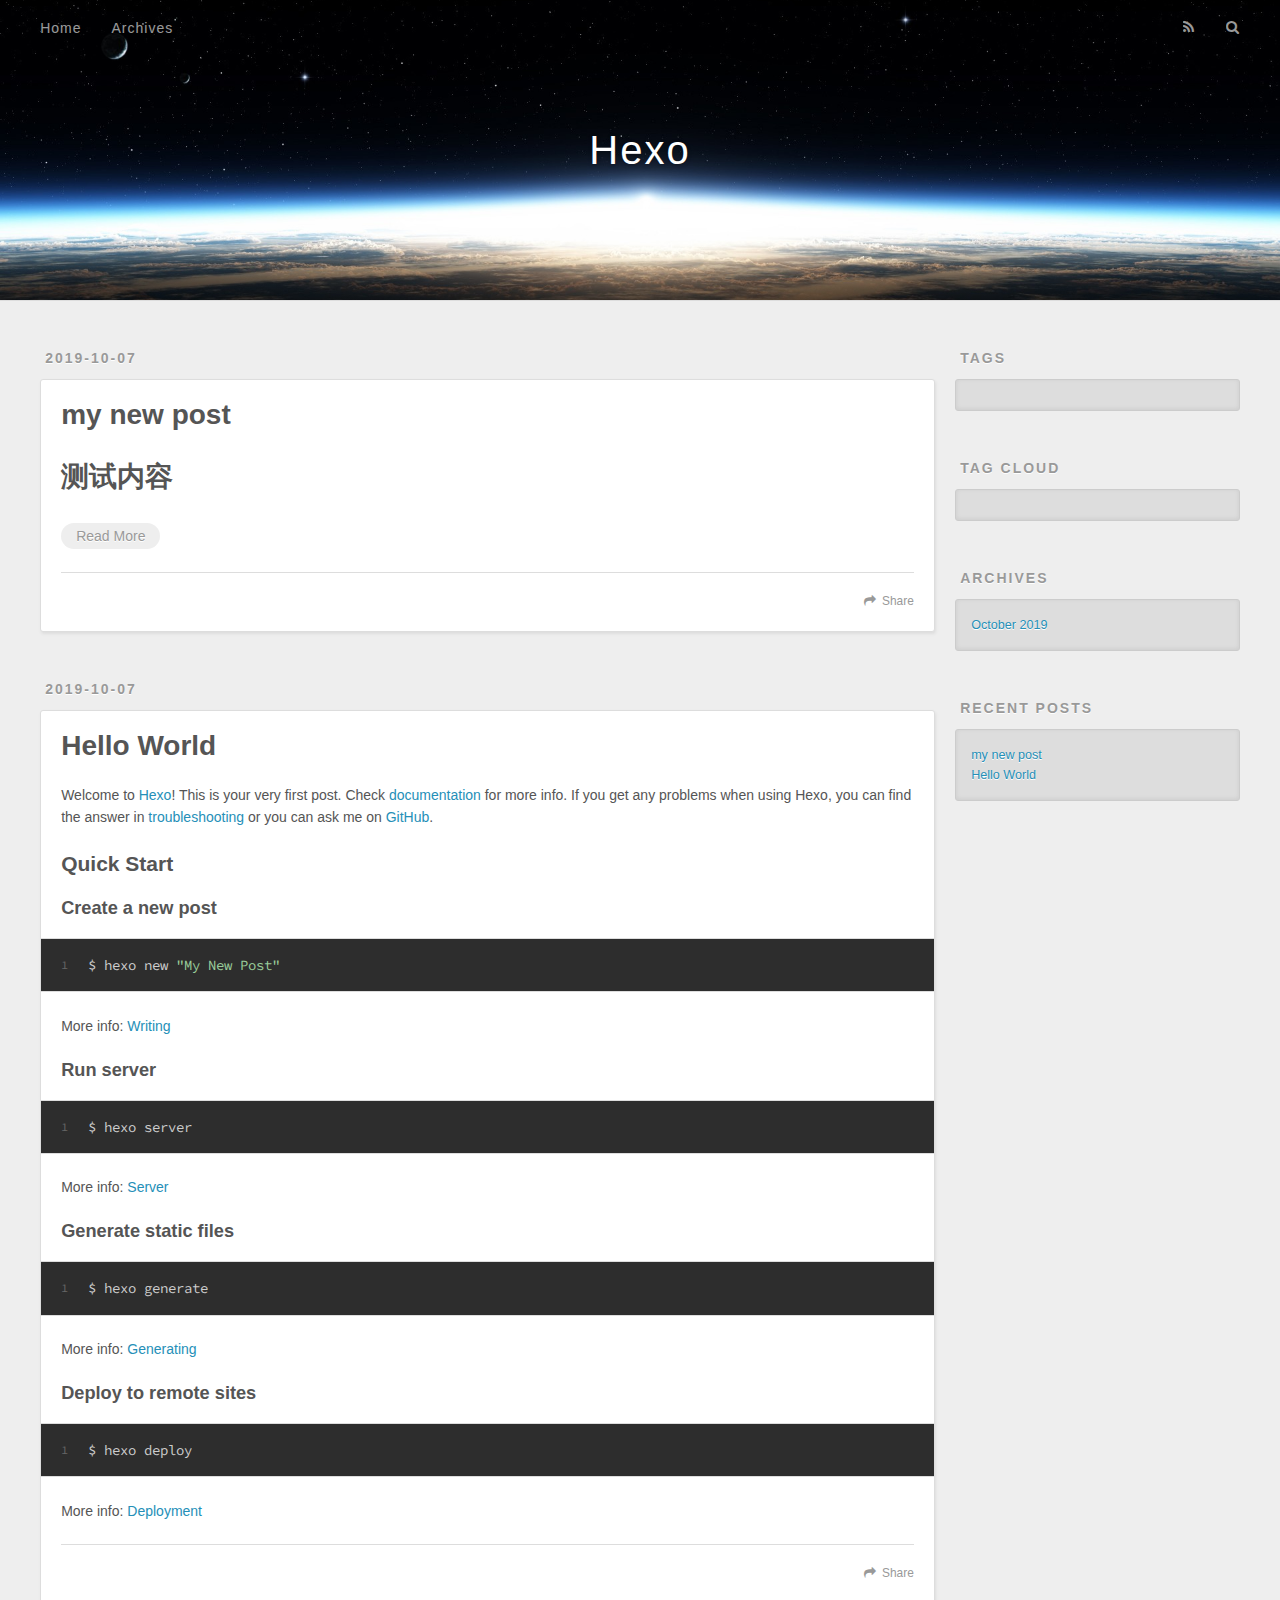
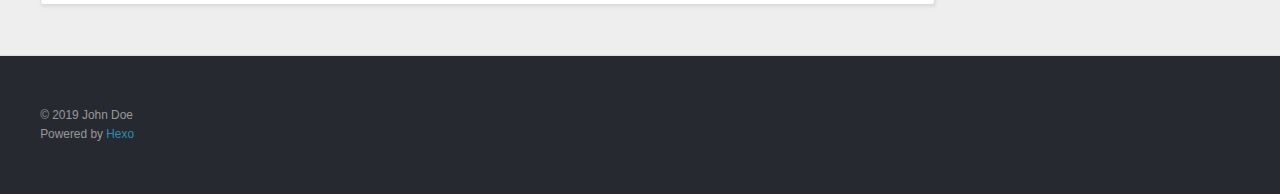
==== index.html @ fdaf1d5e "Site updated: 2019-10-07 21:18:22" ====
<!DOCTYPE html>
<html>
<head><meta name="generator" content="Hexo 3.9.0">
  <meta charset="utf-8">
  

  
  <title>Hexo</title>
  <meta name="viewport" content="width=device-width, initial-scale=1, maximum-scale=1">
  <meta property="og:type" content="website">
<meta property="og:title" content="Hexo">
<meta property="og:url" content="http://xiaoliu007007.github.io/index.html">
<meta property="og:site_name" content="Hexo">
<meta property="og:locale" content="en">
<meta name="twitter:card" content="summary">
<meta name="twitter:title" content="Hexo">
  
    <link rel="alternate" href="/atom.xml" title="Hexo" type="application/atom+xml">
  
  
    <link rel="icon" href="/favicon.png">
  
  
    <link href="//fonts.googleapis.com/css?family=Source+Code+Pro" rel="stylesheet" type="text/css">
  
  <link rel="stylesheet" href="/css/style.css">
</head>
</html>
<body>
  <div id="container">
    <div id="wrap">
      <header id="header">
  <div id="banner"></div>
  <div id="header-outer" class="outer">
    <div id="header-title" class="inner">
      <h1 id="logo-wrap">
        <a href="/" id="logo">Hexo</a>
      </h1>
      
    </div>
    <div id="header-inner" class="inner">
      <nav id="main-nav">
        <a id="main-nav-toggle" class="nav-icon"></a>
        
          <a class="main-nav-link" href="/">Home</a>
        
          <a class="main-nav-link" href="/archives">Archives</a>
        
      </nav>
      <nav id="sub-nav">
        
          <a id="nav-rss-link" class="nav-icon" href="/atom.xml" title="RSS Feed"></a>
        
        <a id="nav-search-btn" class="nav-icon" title="Search"></a>
      </nav>
      <div id="search-form-wrap">
        <form action="//google.com/search" method="get" accept-charset="UTF-8" class="search-form"><input type="search" name="q" class="search-form-input" placeholder="Search"><button type="submit" class="search-form-submit">&#xF002;</button><input type="hidden" name="sitesearch" value="http://xiaoliu007007.github.io"></form>
      </div>
    </div>
  </div>
</header>
      <div class="outer">
        <section id="main">
  
    <article id="post-my-new-post" class="article article-type-post" itemscope itemprop="blogPost">
  <div class="article-meta">
    <a href="/2019/10/07/my-new-post/" class="article-date">
  <time datetime="2019-10-07T13:03:14.000Z" itemprop="datePublished">2019-10-07</time>
</a>
    
  </div>
  <div class="article-inner">
    
    
      <header class="article-header">
        
  
    <h1 itemprop="name">
      <a class="article-title" href="/2019/10/07/my-new-post/">my new post</a>
    </h1>
  

      </header>
    
    <div class="article-entry" itemprop="articleBody">
      
        <h1 id="测试内容"><a href="#测试内容" class="headerlink" title="测试内容"></a>测试内容</h1>
        
          <p class="article-more-link">
            <a href="/2019/10/07/my-new-post/#more">Read More</a>
          </p>
        
      
    </div>
    <footer class="article-footer">
      <a data-url="http://xiaoliu007007.github.io/2019/10/07/my-new-post/" data-id="ck1gfjyqg0001170lvvjlduas" class="article-share-link">Share</a>
      
      
    </footer>
  </div>
  
</article>


  
    <article id="post-hello-world" class="article article-type-post" itemscope itemprop="blogPost">
  <div class="article-meta">
    <a href="/2019/10/07/hello-world/" class="article-date">
  <time datetime="2019-10-07T11:34:33.600Z" itemprop="datePublished">2019-10-07</time>
</a>
    
  </div>
  <div class="article-inner">
    
    
      <header class="article-header">
        
  
    <h1 itemprop="name">
      <a class="article-title" href="/2019/10/07/hello-world/">Hello World</a>
    </h1>
  

      </header>
    
    <div class="article-entry" itemprop="articleBody">
      
        <p>Welcome to <a href="https://hexo.io/" target="_blank" rel="noopener">Hexo</a>! This is your very first post. Check <a href="https://hexo.io/docs/" target="_blank" rel="noopener">documentation</a> for more info. If you get any problems when using Hexo, you can find the answer in <a href="https://hexo.io/docs/troubleshooting.html" target="_blank" rel="noopener">troubleshooting</a> or you can ask me on <a href="https://github.com/hexojs/hexo/issues" target="_blank" rel="noopener">GitHub</a>.</p>
<h2 id="Quick-Start"><a href="#Quick-Start" class="headerlink" title="Quick Start"></a>Quick Start</h2><h3 id="Create-a-new-post"><a href="#Create-a-new-post" class="headerlink" title="Create a new post"></a>Create a new post</h3><figure class="highlight bash"><table><tr><td class="gutter"><pre><span class="line">1</span><br></pre></td><td class="code"><pre><span class="line">$ hexo new <span class="string">"My New Post"</span></span><br></pre></td></tr></table></figure>

<p>More info: <a href="https://hexo.io/docs/writing.html" target="_blank" rel="noopener">Writing</a></p>
<h3 id="Run-server"><a href="#Run-server" class="headerlink" title="Run server"></a>Run server</h3><figure class="highlight bash"><table><tr><td class="gutter"><pre><span class="line">1</span><br></pre></td><td class="code"><pre><span class="line">$ hexo server</span><br></pre></td></tr></table></figure>

<p>More info: <a href="https://hexo.io/docs/server.html" target="_blank" rel="noopener">Server</a></p>
<h3 id="Generate-static-files"><a href="#Generate-static-files" class="headerlink" title="Generate static files"></a>Generate static files</h3><figure class="highlight bash"><table><tr><td class="gutter"><pre><span class="line">1</span><br></pre></td><td class="code"><pre><span class="line">$ hexo generate</span><br></pre></td></tr></table></figure>

<p>More info: <a href="https://hexo.io/docs/generating.html" target="_blank" rel="noopener">Generating</a></p>
<h3 id="Deploy-to-remote-sites"><a href="#Deploy-to-remote-sites" class="headerlink" title="Deploy to remote sites"></a>Deploy to remote sites</h3><figure class="highlight bash"><table><tr><td class="gutter"><pre><span class="line">1</span><br></pre></td><td class="code"><pre><span class="line">$ hexo deploy</span><br></pre></td></tr></table></figure>

<p>More info: <a href="https://hexo.io/docs/deployment.html" target="_blank" rel="noopener">Deployment</a></p>

      
    </div>
    <footer class="article-footer">
      <a data-url="http://xiaoliu007007.github.io/2019/10/07/hello-world/" data-id="ck1gfjyqc0000170lik31827d" class="article-share-link">Share</a>
      
      
    </footer>
  </div>
  
</article>


  


</section>
        
          <aside id="sidebar">
  
    

  
    
  <div class="widget-wrap">
    <h3 class="widget-title">Tags</h3>
    <div class="widget">
      <ul class="tag-list"></ul>
    </div>
  </div>


  
    
  <div class="widget-wrap">
    <h3 class="widget-title">Tag Cloud</h3>
    <div class="widget tagcloud">
      
    </div>
  </div>

  
    
  <div class="widget-wrap">
    <h3 class="widget-title">Archives</h3>
    <div class="widget">
      <ul class="archive-list"><li class="archive-list-item"><a class="archive-list-link" href="/archives/2019/10/">October 2019</a></li></ul>
    </div>
  </div>


  
    
  <div class="widget-wrap">
    <h3 class="widget-title">Recent Posts</h3>
    <div class="widget">
      <ul>
        
          <li>
            <a href="/2019/10/07/my-new-post/">my new post</a>
          </li>
        
          <li>
            <a href="/2019/10/07/hello-world/">Hello World</a>
          </li>
        
      </ul>
    </div>
  </div>

  
</aside>
        
      </div>
      <footer id="footer">
  
  <div class="outer">
    <div id="footer-info" class="inner">
      &copy; 2019 John Doe<br>
      Powered by <a href="http://hexo.io/" target="_blank">Hexo</a>
    </div>
  </div>
</footer>
    </div>
    <nav id="mobile-nav">
  
    <a href="/" class="mobile-nav-link">Home</a>
  
    <a href="/archives" class="mobile-nav-link">Archives</a>
  
</nav>
    

<script src="//ajax.googleapis.com/ajax/libs/jquery/2.0.3/jquery.min.js"></script>


  <link rel="stylesheet" href="/fancybox/jquery.fancybox.css">
  <script src="/fancybox/jquery.fancybox.pack.js"></script>


<script src="/js/script.js"></script>



  </div>
</body>
</html>
---- css/style.css ----
body {
  width: 100%;
}
body:before,
body:after {
  content: "";
  display: table;
}
body:after {
  clear: both;
}
html,
body,
div,
span,
applet,
object,
iframe,
h1,
h2,
h3,
h4,
h5,
h6,
p,
blockquote,
pre,
a,
abbr,
acronym,
address,
big,
cite,
code,
del,
dfn,
em,
img,
ins,
kbd,
q,
s,
samp,
small,
strike,
strong,
sub,
sup,
tt,
var,
dl,
dt,
dd,
ol,
ul,
li,
fieldset,
form,
label,
legend,
table,
caption,
tbody,
tfoot,
thead,
tr,
th,
td {
  margin: 0;
  padding: 0;
  border: 0;
  outline: 0;
  font-weight: inherit;
  font-style: inherit;
  font-family: inherit;
  font-size: 100%;
  vertical-align: baseline;
}
body {
  line-height: 1;
  color: #000;
  background: #fff;
}
ol,
ul {
  list-style: none;
}
table {
  border-collapse: separate;
  border-spacing: 0;
  vertical-align: middle;
}
caption,
th,
td {
  text-align: left;
  font-weight: normal;
  vertical-align: middle;
}
a img {
  border: none;
}
input,
button {
  margin: 0;
  padding: 0;
}
input::-moz-focus-inner,
button::-moz-focus-inner {
  border: 0;
  padding: 0;
}
@font-face {
  font-family: FontAwesome;
  font-style: normal;
  font-weight: normal;
  src: url("fonts/fontawesome-webfont.eot?v=#4.0.3");
  src: url("fonts/fontawesome-webfont.eot?#iefix&v=#4.0.3") format("embedded-opentype"), url("fonts/fontawesome-webfont.woff?v=#4.0.3") format("woff"), url("fonts/fontawesome-webfont.ttf?v=#4.0.3") format("truetype"), url("fonts/fontawesome-webfont.svg#fontawesomeregular?v=#4.0.3") format("svg");
}
html,
body,
#container {
  height: 100%;
}
body {
  background: #eee;
  font: 14px -apple-system, BlinkMacSystemFont, "Segoe UI", "Roboto", "Oxygen", "Ubuntu", "Cantarell", "Fira Sans", "Droid Sans", "Helvetica Neue", sans-serif;
  -webkit-text-size-adjust: 100%;
}
.outer {
  max-width: 1220px;
  margin: 0 auto;
  padding: 0 20px;
}
.outer:before,
.outer:after {
  content: "";
  display: table;
}
.outer:after {
  clear: both;
}
.inner {
  display: inline;
  float: left;
  width: 98.33333333333333%;
  margin: 0 0.833333333333333%;
}
.left,
.alignleft {
  float: left;
}
.right,
.alignright {
  float: right;
}
.clear {
  clear: both;
}
#container {
  position: relative;
}
.mobile-nav-on {
  overflow: hidden;
}
#wrap {
  height: 100%;
  width: 100%;
  position: absolute;
  top: 0;
  left: 0;
  -webkit-transition: 0.2s ease-out;
  -moz-transition: 0.2s ease-out;
  -ms-transition: 0.2s ease-out;
  transition: 0.2s ease-out;
  z-index: 1;
  background: #eee;
}
.mobile-nav-on #wrap {
  left: 280px;
}
@media screen and (min-width: 768px) {
  #main {
    display: inline;
    float: left;
    width: 73.33333333333333%;
    margin: 0 0.833333333333333%;
  }
}
.article-date,
.article-category-link,
.archive-year,
.widget-title {
  text-decoration: none;
  text-transform: uppercase;
  letter-spacing: 2px;
  color: #999;
  margin-bottom: 1em;
  margin-left: 5px;
  line-height: 1em;
  text-shadow: 0 1px #fff;
  font-weight: bold;
}
.article-inner,
.archive-article-inner {
  background: #fff;
  -webkit-box-shadow: 1px 2px 3px #ddd;
  box-shadow: 1px 2px 3px #ddd;
  border: 1px solid #ddd;
  border-radius: 3px;
}
.article-entry h1,
.widget h1 {
  font-size: 2em;
}
.article-entry h2,
.widget h2 {
  font-size: 1.5em;
}
.article-entry h3,
.widget h3 {
  font-size: 1.3em;
}
.article-entry h4,
.widget h4 {
  font-size: 1.2em;
}
.article-entry h5,
.widget h5 {
  font-size: 1em;
}
.article-entry h6,
.widget h6 {
  font-size: 1em;
  color: #999;
}
.article-entry hr,
.widget hr {
  border: 1px dashed #ddd;
}
.article-entry strong,
.widget strong {
  font-weight: bold;
}
.article-entry em,
.widget em,
.article-entry cite,
.widget cite {
  font-style: italic;
}
.article-entry sup,
.widget sup,
.article-entry sub,
.widget sub {
  font-size: 0.75em;
  line-height: 0;
  position: relative;
  vertical-align: baseline;
}
.article-entry sup,
.widget sup {
  top: -0.5em;
}
.article-entry sub,
.widget sub {
  bottom: -0.2em;
}
.article-entry small,
.widget small {
  font-size: 0.85em;
}
.article-entry acronym,
.widget acronym,
.article-entry abbr,
.widget abbr {
  border-bottom: 1px dotted;
}
.article-entry ul,
.widget ul,
.article-entry ol,
.widget ol,
.article-entry dl,
.widget dl {
  margin: 0 20px;
  line-height: 1.6em;
}
.article-entry ul ul,
.widget ul ul,
.article-entry ol ul,
.widget ol ul,
.article-entry ul ol,
.widget ul ol,
.article-entry ol ol,
.widget ol ol {
  margin-top: 0;
  margin-bottom: 0;
}
.article-entry ul,
.widget ul {
  list-style: disc;
}
.article-entry ol,
.widget ol {
  list-style: decimal;
}
.article-entry dt,
.widget dt {
  font-weight: bold;
}
#header {
  height: 300px;
  position: relative;
  border-bottom: 1px solid #ddd;
}
#header:before,
#header:after {
  content: "";
  position: absolute;
  left: 0;
  right: 0;
  height: 40px;
}
#header:before {
  top: 0;
  background: -webkit-linear-gradient(rgba(0,0,0,0.2), transparent);
  background: -moz-linear-gradient(rgba(0,0,0,0.2), transparent);
  background: -ms-linear-gradient(rgba(0,0,0,0.2), transparent);
  background: linear-gradient(rgba(0,0,0,0.2), transparent);
}
#header:after {
  bottom: 0;
  background: -webkit-linear-gradient(transparent, rgba(0,0,0,0.2));
  background: -moz-linear-gradient(transparent, rgba(0,0,0,0.2));
  background: -ms-linear-gradient(transparent, rgba(0,0,0,0.2));
  background: linear-gradient(transparent, rgba(0,0,0,0.2));
}
#header-outer {
  height: 100%;
  position: relative;
}
#header-inner {
  position: relative;
  overflow: hidden;
}
#banner {
  position: absolute;
  top: 0;
  left: 0;
  width: 100%;
  height: 100%;
  background: url("images/banner.jpg") center #000;
  -webkit-background-size: cover;
  -moz-background-size: cover;
  background-size: cover;
  z-index: -1;
}
#header-title {
  text-align: center;
  height: 40px;
  position: absolute;
  top: 50%;
  left: 0;
  margin-top: -20px;
}
#logo,
#subtitle {
  text-decoration: none;
  color: #fff;
  font-weight: 300;
  text-shadow: 0 1px 4px rgba(0,0,0,0.3);
}
#logo {
  font-size: 40px;
  line-height: 40px;
  letter-spacing: 2px;
}
#subtitle {
  font-size: 16px;
  line-height: 16px;
  letter-spacing: 1px;
}
#subtitle-wrap {
  margin-top: 16px;
}
#main-nav {
  float: left;
  margin-left: -15px;
}
.nav-icon,
.main-nav-link {
  float: left;
  color: #fff;
  opacity: 0.6;
  text-decoration: none;
  text-shadow: 0 1px rgba(0,0,0,0.2);
  -webkit-transition: opacity 0.2s;
  -moz-transition: opacity 0.2s;
  -ms-transition: opacity 0.2s;
  transition: opacity 0.2s;
  display: block;
  padding: 20px 15px;
}
.nav-icon:hover,
.main-nav-link:hover {
  opacity: 1;
}
.nav-icon {
  font-family: FontAwesome;
  text-align: center;
  font-size: 14px;
  width: 14px;
  height: 14px;
  padding: 20px 15px;
  position: relative;
  cursor: pointer;
}
.main-nav-link {
  font-weight: 300;
  letter-spacing: 1px;
}
@media screen and (max-width: 479px) {
  .main-nav-link {
    display: none;
  }
}
#main-nav-toggle {
  display: none;
}
#main-nav-toggle:before {
  content: "\f0c9";
}
@media screen and (max-width: 479px) {
  #main-nav-toggle {
    display: block;
  }
}
#sub-nav {
  float: right;
  margin-right: -15px;
}
#nav-rss-link:before {
  content: "\f09e";
}
#nav-search-btn:before {
  content: "\f002";
}
#search-form-wrap {
  position: absolute;
  top: 15px;
  width: 150px;
  height: 30px;
  right: -150px;
  opacity: 0;
  -webkit-transition: 0.2s ease-out;
  -moz-transition: 0.2s ease-out;
  -ms-transition: 0.2s ease-out;
  transition: 0.2s ease-out;
}
#search-form-wrap.on {
  opacity: 1;
  right: 0;
}
@media screen and (max-width: 479px) {
  #search-form-wrap {
    width: 100%;
    right: -100%;
  }
}
.search-form {
  position: absolute;
  top: 0;
  left: 0;
  right: 0;
  background: #fff;
  padding: 5px 15px;
  border-radius: 15px;
  -webkit-box-shadow: 0 0 10px rgba(0,0,0,0.3);
  box-shadow: 0 0 10px rgba(0,0,0,0.3);
}
.search-form-input {
  border: none;
  background: none;
  color: #555;
  width: 100%;
  font: 13px -apple-system, BlinkMacSystemFont, "Segoe UI", "Roboto", "Oxygen", "Ubuntu", "Cantarell", "Fira Sans", "Droid Sans", "Helvetica Neue", sans-serif;
  outline: none;
}
.search-form-input::-webkit-search-results-decoration,
.search-form-input::-webkit-search-cancel-button {
  -webkit-appearance: none;
}
.search-form-submit {
  position: absolute;
  top: 50%;
  right: 10px;
  margin-top: -7px;
  font: 13px FontAwesome;
  border: none;
  background: none;
  color: #bbb;
  cursor: pointer;
}
.search-form-submit:hover,
.search-form-submit:focus {
  color: #777;
}
.article {
  margin: 50px 0;
}
.article-inner {
  overflow: hidden;
}
.article-meta:before,
.article-meta:after {
  content: "";
  display: table;
}
.article-meta:after {
  clear: both;
}
.article-date {
  float: left;
}
.article-category {
  float: left;
  line-height: 1em;
  color: #ccc;
  text-shadow: 0 1px #fff;
  margin-left: 8px;
}
.article-category:before {
  content: "\2022";
}
.article-category-link {
  margin: 0 12px 1em;
}
.article-header {
  padding: 20px 20px 0;
}
.article-title {
  text-decoration: none;
  font-size: 2em;
  font-weight: bold;
  color: #555;
  line-height: 1.1em;
  -webkit-transition: color 0.2s;
  -moz-transition: color 0.2s;
  -ms-transition: color 0.2s;
  transition: color 0.2s;
}
a.article-title:hover {
  color: #258fb8;
}
.article-entry {
  color: #555;
  padding: 0 20px;
}
.article-entry:before,
.article-entry:after {
  content: "";
  display: table;
}
.article-entry:after {
  clear: both;
}
.article-entry p,
.article-entry table {
  line-height: 1.6em;
  margin: 1.6em 0;
}
.article-entry h1,
.article-entry h2,
.article-entry h3,
.article-entry h4,
.article-entry h5,
.article-entry h6 {
  font-weight: bold;
}
.article-entry h1,
.article-entry h2,
.article-entry h3,
.article-entry h4,
.article-entry h5,
.article-entry h6 {
  line-height: 1.1em;
  margin: 1.1em 0;
}
.article-entry a {
  color: #258fb8;
  text-decoration: none;
}
.article-entry a:hover {
  text-decoration: underline;
}
.article-entry ul,
.article-entry ol,
.article-entry dl {
  margin-top: 1.6em;
  margin-bottom: 1.6em;
}
.article-entry img,
.article-entry video {
  max-width: 100%;
  height: auto;
  display: block;
  margin: auto;
}
.article-entry iframe {
  border: none;
}
.article-entry table {
  width: 100%;
  border-collapse: collapse;
  border-spacing: 0;
}
.article-entry th {
  font-weight: bold;
  border-bottom: 3px solid #ddd;
  padding-bottom: 0.5em;
}
.article-entry td {
  border-bottom: 1px solid #ddd;
  padding: 10px 0;
}
.article-entry blockquote {
  font-family: Georgia, "Times New Roman", serif;
  font-size: 1.4em;
  margin: 1.6em 20px;
  text-align: center;
}
.article-entry blockquote footer {
  font-size: 14px;
  margin: 1.6em 0;
  font-family: -apple-system, BlinkMacSystemFont, "Segoe UI", "Roboto", "Oxygen", "Ubuntu", "Cantarell", "Fira Sans", "Droid Sans", "Helvetica Neue", sans-serif;
}
.article-entry blockquote footer cite:before {
  content: "—";
  padding: 0 0.5em;
}
.article-entry .pullquote {
  text-align: left;
  width: 45%;
  margin: 0;
}
.article-entry .pullquote.left {
  margin-left: 0.5em;
  margin-right: 1em;
}
.article-entry .pullquote.right {
  margin-right: 0.5em;
  margin-left: 1em;
}
.article-entry .caption {
  color: #999;
  display: block;
  font-size: 0.9em;
  margin-top: 0.5em;
  position: relative;
  text-align: center;
}
.article-entry .video-container {
  position: relative;
  padding-top: 56.25%;
  height: 0;
  overflow: hidden;
}
.article-entry .video-container iframe,
.article-entry .video-container object,
.article-entry .video-container embed {
  position: absolute;
  top: 0;
  left: 0;
  width: 100%;
  height: 100%;
  margin-top: 0;
}
.article-more-link a {
  display: inline-block;
  line-height: 1em;
  padding: 6px 15px;
  border-radius: 15px;
  background: #eee;
  color: #999;
  text-shadow: 0 1px #fff;
  text-decoration: none;
}
.article-more-link a:hover {
  background: #258fb8;
  color: #fff;
  text-decoration: none;
  text-shadow: 0 1px #1e7293;
}
.article-footer {
  font-size: 0.85em;
  line-height: 1.6em;
  border-top: 1px solid #ddd;
  padding-top: 1.6em;
  margin: 0 20px 20px;
}
.article-footer:before,
.article-footer:after {
  content: "";
  display: table;
}
.article-footer:after {
  clear: both;
}
.article-footer a {
  color: #999;
  text-decoration: none;
}
.article-footer a:hover {
  color: #555;
}
.article-tag-list-item {
  float: left;
  margin-right: 10px;
}
.article-tag-list-link:before {
  content: "#";
}
.article-comment-link {
  float: right;
}
.article-comment-link:before {
  content: "\f075";
  font-family: FontAwesome;
  padding-right: 8px;
}
.article-share-link {
  cursor: pointer;
  float: right;
  margin-left: 20px;
}
.article-share-link:before {
  content: "\f064";
  font-family: FontAwesome;
  padding-right: 6px;
}
#article-nav {
  position: relative;
}
#article-nav:before,
#article-nav:after {
  content: "";
  display: table;
}
#article-nav:after {
  clear: both;
}
@media screen and (min-width: 768px) {
  #article-nav {
    margin: 50px 0;
  }
  #article-nav:before {
    width: 8px;
    height: 8px;
    position: absolute;
    top: 50%;
    left: 50%;
    margin-top: -4px;
    margin-left: -4px;
    content: "";
    border-radius: 50%;
    background: #ddd;
    -webkit-box-shadow: 0 1px 2px #fff;
    box-shadow: 0 1px 2px #fff;
  }
}
.article-nav-link-wrap {
  text-decoration: none;
  text-shadow: 0 1px #fff;
  color: #999;
  -webkit-box-sizing: border-box;
  -moz-box-sizing: border-box;
  box-sizing: border-box;
  margin-top: 50px;
  text-align: center;
  display: block;
}
.article-nav-link-wrap:hover {
  color: #555;
}
@media screen and (min-width: 768px) {
  .article-nav-link-wrap {
    width: 50%;
    margin-top: 0;
  }
}
@media screen and (min-width: 768px) {
  #article-nav-newer {
    float: left;
    text-align: right;
    padding-right: 20px;
  }
}
@media screen and (min-width: 768px) {
  #article-nav-older {
    float: right;
    text-align: left;
    padding-left: 20px;
  }
}
.article-nav-caption {
  text-transform: uppercase;
  letter-spacing: 2px;
  color: #ddd;
  line-height: 1em;
  font-weight: bold;
}
#article-nav-newer .article-nav-caption {
  margin-right: -2px;
}
.article-nav-title {
  font-size: 0.85em;
  line-height: 1.6em;
  margin-top: 0.5em;
}
.article-share-box {
  position: absolute;
  display: none;
  background: #fff;
  -webkit-box-shadow: 1px 2px 10px rgba(0,0,0,0.2);
  box-shadow: 1px 2px 10px rgba(0,0,0,0.2);
  border-radius: 3px;
  margin-left: -145px;
  overflow: hidden;
  z-index: 1;
}
.article-share-box.on {
  display: block;
}
.article-share-input {
  width: 100%;
  background: none;
  -webkit-box-sizing: border-box;
  -moz-box-sizing: border-box;
  box-sizing: border-box;
  font: 14px -apple-system, BlinkMacSystemFont, "Segoe UI", "Roboto", "Oxygen", "Ubuntu", "Cantarell", "Fira Sans", "Droid Sans", "Helvetica Neue", sans-serif;
  padding: 0 15px;
  color: #555;
  outline: none;
  border: 1px solid #ddd;
  border-radius: 3px 3px 0 0;
  height: 36px;
  line-height: 36px;
}
.article-share-links {
  background: #eee;
}
.article-share-links:before,
.article-share-links:after {
  content: "";
  display: table;
}
.article-share-links:after {
  clear: both;
}
.article-share-twitter,
.article-share-facebook,
.article-share-pinterest,
.article-share-google {
  width: 50px;
  height: 36px;
  display: block;
  float: left;
  position: relative;
  color: #999;
  text-shadow: 0 1px #fff;
}
.article-share-twitter:before,
.article-share-facebook:before,
.article-share-pinterest:before,
.article-share-google:before {
  font-size: 20px;
  font-family: FontAwesome;
  width: 20px;
  height: 20px;
  position: absolute;
  top: 50%;
  left: 50%;
  margin-top: -10px;
  margin-left: -10px;
  text-align: center;
}
.article-share-twitter:hover,
.article-share-facebook:hover,
.article-share-pinterest:hover,
.article-share-google:hover {
  color: #fff;
}
.article-share-twitter:before {
  content: "\f099";
}
.article-share-twitter:hover {
  background: #00aced;
  text-shadow: 0 1px #008abe;
}
.article-share-facebook:before {
  content: "\f09a";
}
.article-share-facebook:hover {
  background: #3b5998;
  text-shadow: 0 1px #2f477a;
}
.article-share-pinterest:before {
  content: "\f0d2";
}
.article-share-pinterest:hover {
  background: #cb2027;
  text-shadow: 0 1px #a21a1f;
}
.article-share-google:before {
  content: "\f0d5";
}
.article-share-google:hover {
  background: #dd4b39;
  text-shadow: 0 1px #be3221;
}
.article-gallery {
  background: #000;
  position: relative;
}
.article-gallery-photos {
  position: relative;
  overflow: hidden;
}
.article-gallery-img {
  display: none;
  max-width: 100%;
}
.article-gallery-img:first-child {
  display: block;
}
.article-gallery-img.loaded {
  position: absolute;
  display: block;
}
.article-gallery-img img {
  display: block;
  max-width: 100%;
  margin: 0 auto;
}
#comments {
  background: #fff;
  -webkit-box-shadow: 1px 2px 3px #ddd;
  box-shadow: 1px 2px 3px #ddd;
  padding: 20px;
  border: 1px solid #ddd;
  border-radius: 3px;
  margin: 50px 0;
}
#comments a {
  color: #258fb8;
}
.archives-wrap {
  margin: 50px 0;
}
.archives:before,
.archives:after {
  content: "";
  display: table;
}
.archives:after {
  clear: both;
}
.archive-year-wrap {
  margin-bottom: 1em;
}
.archives {
  -webkit-column-gap: 10px;
  -moz-column-gap: 10px;
  column-gap: 10px;
}
@media screen and (min-width: 480px) and (max-width: 767px) {
  .archives {
    -webkit-column-count: 2;
    -moz-column-count: 2;
    column-count: 2;
  }
}
@media screen and (min-width: 768px) {
  .archives {
    -webkit-column-count: 3;
    -moz-column-count: 3;
    column-count: 3;
  }
}
.archive-article {
  -webkit-column-break-inside: avoid;
  page-break-inside: avoid;
  overflow: hidden;
  break-inside: avoid-column;
}
.archive-article-inner {
  padding: 10px;
  margin-bottom: 15px;
}
.archive-article-title {
  text-decoration: none;
  font-weight: bold;
  color: #555;
  -webkit-transition: color 0.2s;
  -moz-transition: color 0.2s;
  -ms-transition: color 0.2s;
  transition: color 0.2s;
  line-height: 1.6em;
}
.archive-article-title:hover {
  color: #258fb8;
}
.archive-article-footer {
  margin-top: 1em;
}
.archive-article-date {
  color: #999;
  text-decoration: none;
  font-size: 0.85em;
  line-height: 1em;
  margin-bottom: 0.5em;
  display: block;
}
#page-nav {
  margin: 50px auto;
  background: #fff;
  -webkit-box-shadow: 1px 2px 3px #ddd;
  box-shadow: 1px 2px 3px #ddd;
  border: 1px solid #ddd;
  border-radius: 3px;
  text-align: center;
  color: #999;
  overflow: hidden;
}
#page-nav:before,
#page-nav:after {
  content: "";
  display: table;
}
#page-nav:after {
  clear: both;
}
#page-nav a,
#page-nav span {
  padding: 10px 20px;
  line-height: 1;
  height: 2ex;
}
#page-nav a {
  color: #999;
  text-decoration: none;
}
#page-nav a:hover {
  background: #999;
  color: #fff;
}
#page-nav .prev {
  float: left;
}
#page-nav .next {
  float: right;
}
#page-nav .page-number {
  display: inline-block;
}
@media screen and (max-width: 479px) {
  #page-nav .page-number {
    display: none;
  }
}
#page-nav .current {
  color: #555;
  font-weight: bold;
}
#page-nav .space {
  color: #ddd;
}
#footer {
  background: #262a30;
  padding: 50px 0;
  border-top: 1px solid #ddd;
  color: #999;
}
#footer a {
  color: #258fb8;
  text-decoration: none;
}
#footer a:hover {
  text-decoration: underline;
}
#footer-info {
  line-height: 1.6em;
  font-size: 0.85em;
}
.article-entry pre,
.article-entry .highlight {
  background: #2d2d2d;
  margin: 0 -20px;
  padding: 15px 20px;
  border-style: solid;
  border-color: #ddd;
  border-width: 1px 0;
  overflow: auto;
  color: #ccc;
  line-height: 22.400000000000002px;
}
.article-entry .highlight .gutter pre,
.article-entry .gist .gist-file .gist-data .line-numbers {
  color: #666;
  font-size: 0.85em;
}
.article-entry pre,
.article-entry code {
  font-family: "Source Code Pro", Consolas, Monaco, Menlo, Consolas, monospace;
}
.article-entry code {
  background: #eee;
  text-shadow: 0 1px #fff;
  padding: 0 0.3em;
}
.article-entry pre code {
  background: none;
  text-shadow: none;
  padding: 0;
}
.article-entry .highlight pre {
  border: none;
  margin: 0;
  padding: 0;
}
.article-entry .highlight table {
  margin: 0;
  width: auto;
}
.article-entry .highlight td {
  border: none;
  padding: 0;
}
.article-entry .highlight figcaption {
  font-size: 0.85em;
  color: #999;
  line-height: 1em;
  margin-bottom: 1em;
}
.article-entry .highlight figcaption:before,
.article-entry .highlight figcaption:after {
  content: "";
  display: table;
}
.article-entry .highlight figcaption:after {
  clear: both;
}
.article-entry .highlight figcaption a {
  float: right;
}
.article-entry .highlight .gutter pre {
  text-align: right;
  padding-right: 20px;
}
.article-entry .highlight .line {
  height: 22.400000000000002px;
}
.article-entry .highlight .line.marked {
  background: #515151;
}
.article-entry .gist {
  margin: 0 -20px;
  border-style: solid;
  border-color: #ddd;
  border-width: 1px 0;
  background: #2d2d2d;
  padding: 15px 20px 15px 0;
}
.article-entry .gist .gist-file {
  border: none;
  font-family: "Source Code Pro", Consolas, Monaco, Menlo, Consolas, monospace;
  margin: 0;
}
.article-entry .gist .gist-file .gist-data {
  background: none;
  border: none;
}
.article-entry .gist .gist-file .gist-data .line-numbers {
  background: none;
  border: none;
  padding: 0 20px 0 0;
}
.article-entry .gist .gist-file .gist-data .line-data {
  padding: 0 !important;
}
.article-entry .gist .gist-file .highlight {
  margin: 0;
  padding: 0;
  border: none;
}
.article-entry .gist .gist-file .gist-meta {
  background: #2d2d2d;
  color: #999;
  font: 0.85em -apple-system, BlinkMacSystemFont, "Segoe UI", "Roboto", "Oxygen", "Ubuntu", "Cantarell", "Fira Sans", "Droid Sans", "Helvetica Neue", sans-serif;
  text-shadow: 0 0;
  padding: 0;
  margin-top: 1em;
  margin-left: 20px;
}
.article-entry .gist .gist-file .gist-meta a {
  color: #258fb8;
  font-weight: normal;
}
.article-entry .gist .gist-file .gist-meta a:hover {
  text-decoration: underline;
}
pre .comment,
pre .title {
  color: #999;
}
pre .variable,
pre .attribute,
pre .tag,
pre .regexp,
pre .ruby .constant,
pre .xml .tag .title,
pre .xml .pi,
pre .xml .doctype,
pre .html .doctype,
pre .css .id,
pre .css .class,
pre .css .pseudo {
  color: #f2777a;
}
pre .number,
pre .preprocessor,
pre .built_in,
pre .literal,
pre .params,
pre .constant {
  color: #f99157;
}
pre .class,
pre .ruby .class .title,
pre .css .rules .attribute {
  color: #9c9;
}
pre .string,
pre .value,
pre .inheritance,
pre .header,
pre .ruby .symbol,
pre .xml .cdata {
  color: #9c9;
}
pre .css .hexcolor {
  color: #6cc;
}
pre .function,
pre .python .decorator,
pre .python .title,
pre .ruby .function .title,
pre .ruby .title .keyword,
pre .perl .sub,
pre .javascript .title,
pre .coffeescript .title {
  color: #69c;
}
pre .keyword,
pre .javascript .function {
  color: #c9c;
}
@media screen and (max-width: 479px) {
  #mobile-nav {
    position: absolute;
    top: 0;
    left: 0;
    width: 280px;
    height: 100%;
    background: #191919;
    border-right: 1px solid #fff;
  }
}
@media screen and (max-width: 479px) {
  .mobile-nav-link {
    display: block;
    color: #999;
    text-decoration: none;
    padding: 15px 20px;
    font-weight: bold;
  }
  .mobile-nav-link:hover {
    color: #fff;
  }
}
@media screen and (min-width: 768px) {
  #sidebar {
    display: inline;
    float: left;
    width: 23.333333333333332%;
    margin: 0 0.833333333333333%;
  }
}
.widget-wrap {
  margin: 50px 0;
}
.widget {
  color: #777;
  text-shadow: 0 1px #fff;
  background: #ddd;
  -webkit-box-shadow: 0 -1px 4px #ccc inset;
  box-shadow: 0 -1px 4px #ccc inset;
  border: 1px solid #ccc;
  padding: 15px;
  border-radius: 3px;
}
.widget a {
  color: #258fb8;
  text-decoration: none;
}
.widget a:hover {
  text-decoration: underline;
}
.widget ul ul,
.widget ol ul,
.widget dl ul,
.widget ul ol,
.widget ol ol,
.widget dl ol,
.widget ul dl,
.widget ol dl,
.widget dl dl {
  margin-left: 15px;
  list-style: disc;
}
.widget {
  line-height: 1.6em;
  word-wrap: break-word;
  font-size: 0.9em;
}
.widget ul,
.widget ol {
  list-style: none;
  margin: 0;
}
.widget ul ul,
.widget ol ul,
.widget ul ol,
.widget ol ol {
  margin: 0 20px;
}
.widget ul ul,
.widget ol ul {
  list-style: disc;
}
.widget ul ol,
.widget ol ol {
  list-style: decimal;
}
.category-list-count,
.tag-list-count,
.archive-list-count {
  padding-left: 5px;
  color: #999;
  font-size: 0.85em;
}
.category-list-count:before,
.tag-list-count:before,
.archive-list-count:before {
  content: "(";
}
.category-list-count:after,
.tag-list-count:after,
.archive-list-count:after {
  content: ")";
}
.tagcloud a {
  margin-right: 5px;
  display: inline-block;
}
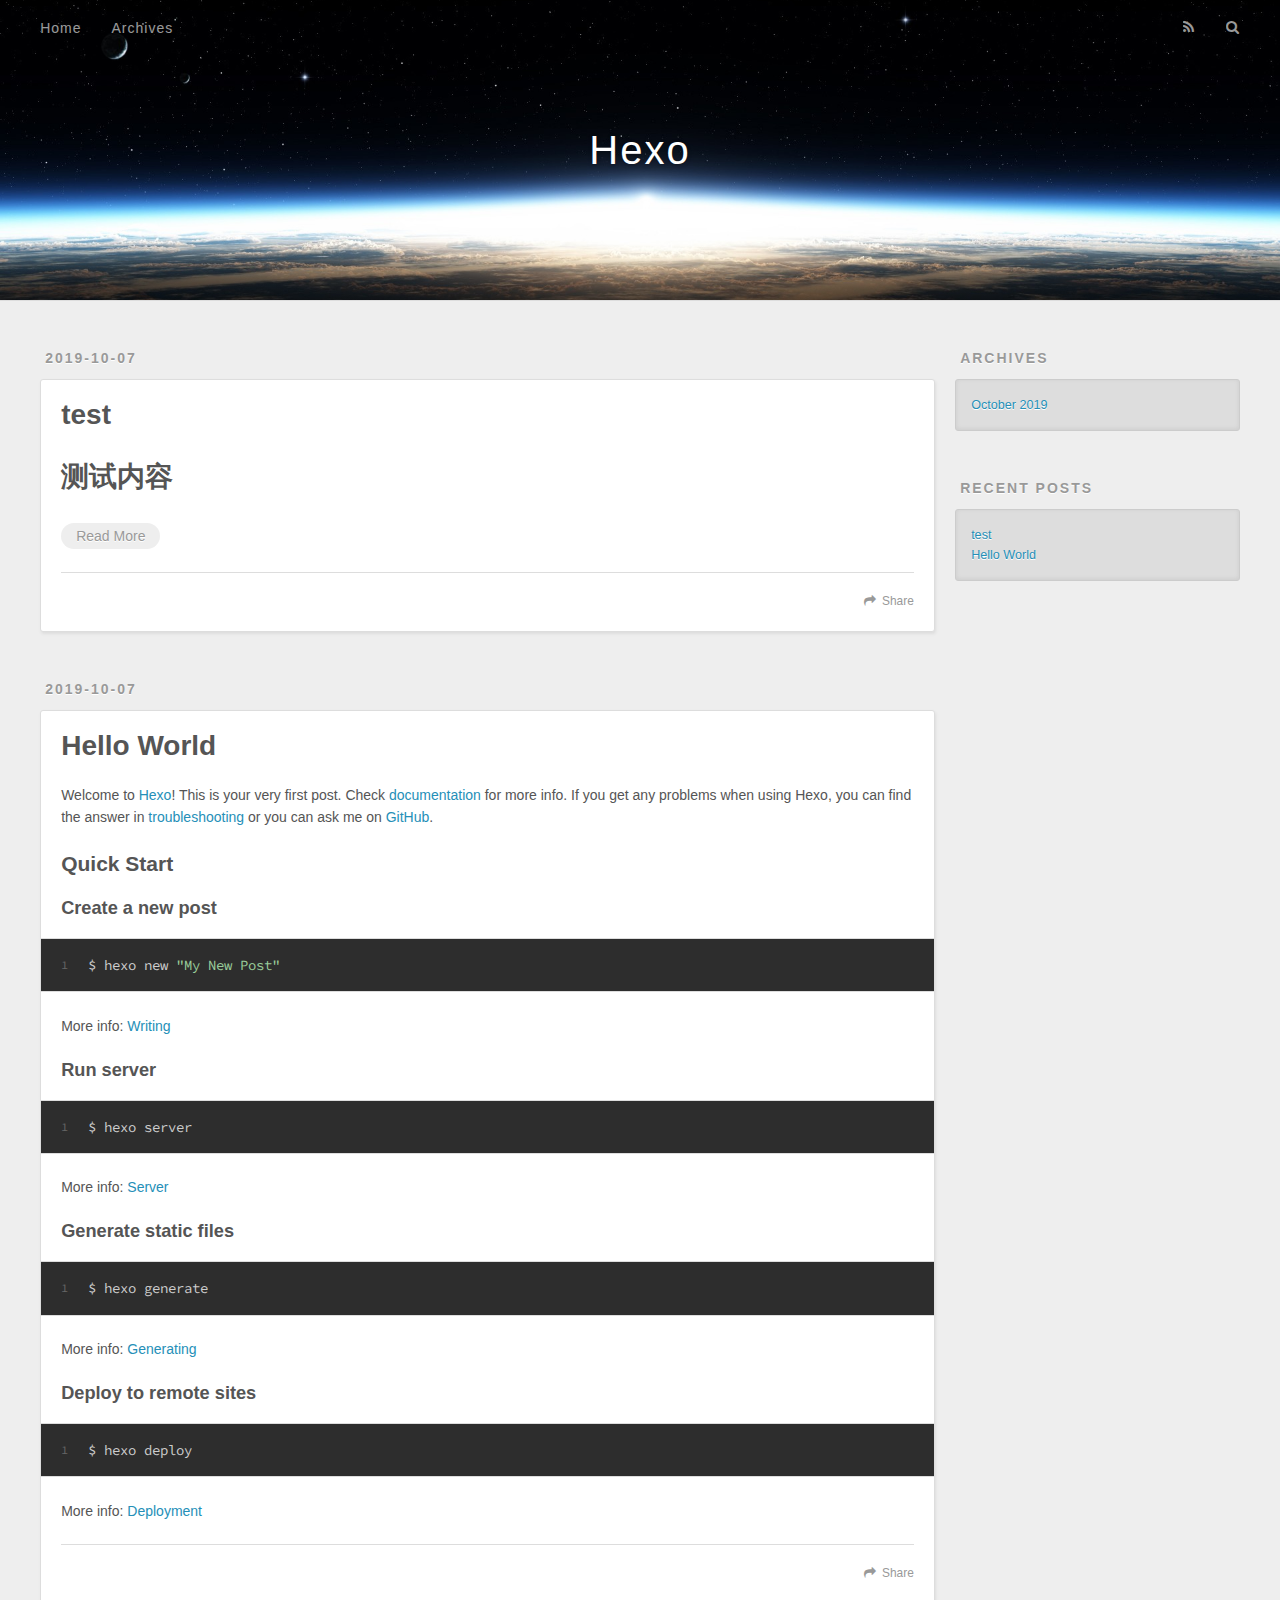
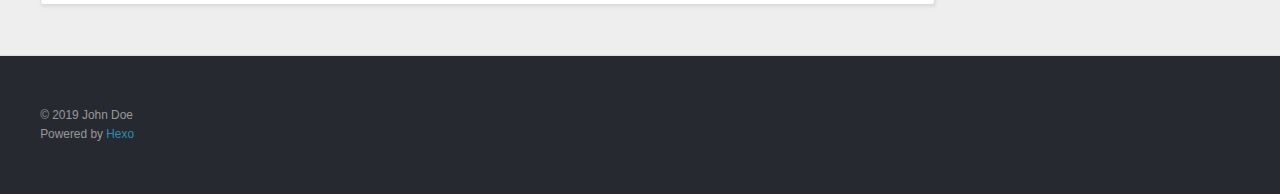
==== commit be069ae1: "Site updated: 2019-10-07 22:07:31" ====
--- a/index.html
+++ b/index.html
@@ -62,10 +62,10 @@
       <div class="outer">
         <section id="main">
   
-    <article id="post-my-new-post" class="article article-type-post" itemscope itemprop="blogPost">
+    <article id="post-test" class="article article-type-post" itemscope itemprop="blogPost">
   <div class="article-meta">
-    <a href="/2019/10/07/my-new-post/" class="article-date">
-  <time datetime="2019-10-07T13:03:14.000Z" itemprop="datePublished">2019-10-07</time>
+    <a href="/2019/10/07/test/" class="article-date">
+  <time datetime="2019-10-07T14:06:38.000Z" itemprop="datePublished">2019-10-07</time>
 </a>
     
   </div>
@@ -76,7 +76,7 @@
         
   
     <h1 itemprop="name">
-      <a class="article-title" href="/2019/10/07/my-new-post/">my new post</a>
+      <a class="article-title" href="/2019/10/07/test/">test</a>
     </h1>
   
 
@@ -87,13 +87,13 @@
         <h1 id="测试内容"><a href="#测试内容" class="headerlink" title="测试内容"></a>测试内容</h1>
         
           <p class="article-more-link">
-            <a href="/2019/10/07/my-new-post/#more">Read More</a>
+            <a href="/2019/10/07/test/#more">Read More</a>
           </p>
         
       
     </div>
     <footer class="article-footer">
-      <a data-url="http://xiaoliu007007.github.io/2019/10/07/my-new-post/" data-id="ck1gfjyqg0001170lvvjlduas" class="article-share-link">Share</a>
+      <a data-url="http://xiaoliu007007.github.io/2019/10/07/test/" data-id="ck1ghok0b0001lq0l558q33sr" class="article-share-link">Share</a>
       
       
     </footer>
@@ -142,7 +142,7 @@
       
     </div>
     <footer class="article-footer">
-      <a data-url="http://xiaoliu007007.github.io/2019/10/07/hello-world/" data-id="ck1gfjyqc0000170lik31827d" class="article-share-link">Share</a>
+      <a data-url="http://xiaoliu007007.github.io/2019/10/07/hello-world/" data-id="ck1ghok070000lq0lue8duj34" class="article-share-link">Share</a>
       
       
     </footer>
@@ -162,23 +162,9 @@
 
   
     
-  <div class="widget-wrap">
-    <h3 class="widget-title">Tags</h3>
-    <div class="widget">
-      <ul class="tag-list"></ul>
-    </div>
-  </div>
-
-
-  
-    
-  <div class="widget-wrap">
-    <h3 class="widget-title">Tag Cloud</h3>
-    <div class="widget tagcloud">
-      
-    </div>
-  </div>
-
+
+  
+    
   
     
   <div class="widget-wrap">
@@ -197,7 +183,7 @@
       <ul>
         
           <li>
-            <a href="/2019/10/07/my-new-post/">my new post</a>
+            <a href="/2019/10/07/test/">test</a>
           </li>
         
           <li>
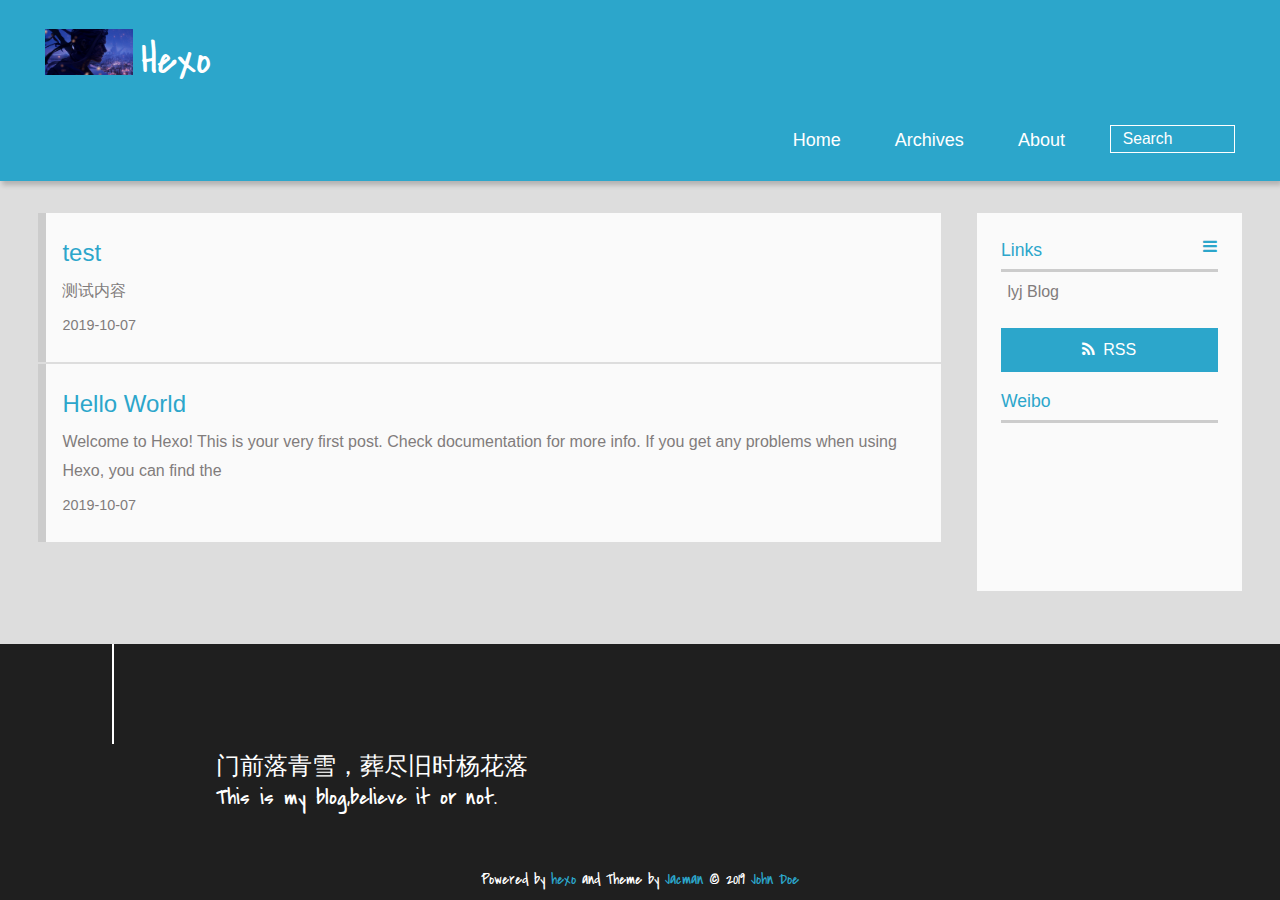
==== commit 1c0b899c: "Site updated: 2019-10-08 11:27:35" ====
--- a/index.html
+++ b/index.html
@@ -1,233 +1,319 @@
-<!DOCTYPE html>
-<html>
+
+ <!DOCTYPE HTML>
+<html lang="en">
 <head><meta name="generator" content="Hexo 3.9.0">
-  <meta charset="utf-8">
-  
-
-  
-  <title>Hexo</title>
-  <meta name="viewport" content="width=device-width, initial-scale=1, maximum-scale=1">
-  <meta property="og:type" content="website">
+  <meta charset="UTF-8">
+  
+    <title>Hexo</title>
+    <meta name="viewport" content="width=device-width, initial-scale=1,user-scalable=no">
+    
+    <meta name="author" content="John Doe">
+    
+
+    
+    <meta property="og:type" content="website">
 <meta property="og:title" content="Hexo">
 <meta property="og:url" content="http://xiaoliu007007.github.io/index.html">
 <meta property="og:site_name" content="Hexo">
 <meta property="og:locale" content="en">
 <meta name="twitter:card" content="summary">
 <meta name="twitter:title" content="Hexo">
-  
-    <link rel="alternate" href="/atom.xml" title="Hexo" type="application/atom+xml">
-  
-  
-    <link rel="icon" href="/favicon.png">
-  
-  
-    <link href="//fonts.googleapis.com/css?family=Source+Code+Pro" rel="stylesheet" type="text/css">
-  
-  <link rel="stylesheet" href="/css/style.css">
+
+    
+    <link rel="alternative" href="/atom.xml" title="Hexo" type="application/atom+xml">
+    
+    
+    <link rel="icon" href="/img/favicon.ico">
+    
+    
+    <link rel="apple-touch-icon" href="/img/man.jpg">
+    <link rel="apple-touch-icon-precomposed" href="/img/man.jpg">
+    
+    <link rel="stylesheet" href="/css/style.css">
 </head>
 </html>
-<body>
-  <div id="container">
-    <div id="wrap">
-      <header id="header">
-  <div id="banner"></div>
-  <div id="header-outer" class="outer">
-    <div id="header-title" class="inner">
-      <h1 id="logo-wrap">
-        <a href="/" id="logo">Hexo</a>
-      </h1>
+  <body>
+    <header>
       
-    </div>
-    <div id="header-inner" class="inner">
-      <nav id="main-nav">
-        <a id="main-nav-toggle" class="nav-icon"></a>
+<div>
+		
+			<div id="imglogo">
+				<a href="/"><img src="/img/man.jpg" alt="Hexo" title="Hexo"/></a>
+			</div>
+			
+			<div id="textlogo">
+				<h1 class="site-name"><a href="/" title="Hexo">Hexo</a></h1>
+				<h2 class="blog-motto"></h2>
+			</div>
+			<div class="navbar"><a class="navbutton navmobile" href="#" title="Menu">
+			</a></div>
+			<nav class="animated">
+				<ul>
+					<ul>
+					 
+						<li><a href="/">Home</a></li>
+					
+						<li><a href="/archives">Archives</a></li>
+					
+						<li><a href="/about">About</a></li>
+					
+					<li>
+ 					
+					<form class="search" action="//google.com/search" method="get" accept-charset="utf-8">
+						<label>Search</label>
+						<input type="search" id="search" name="q" autocomplete="off" maxlength="20" placeholder="Search" />
+						<input type="hidden" name="q" value="site:xiaoliu007007.github.io">
+					</form>
+					
+					</li>
+				</ul>
+			</nav>			
+</div>
+    </header>
+    <div id="container">
+      <div id="main">
+
+  
+<section class="post" itemscope itemprop="blogitem">
+  
+    <a href="/2019/10/07/test/" title="test" itemprop="url">
+  
+    <h1 itemprop="name">test</h1>
+    
+     
+       <p itemprop="description" >测试内容</p>
+      
+    
+    <time datetime="2019-10-07T14:06:38.000Z" itemprop="datePublished">2019-10-07</time>
+  </a>
+</section>
+
+
+
+
+
+
+  
+<section class="post" itemscope itemprop="blogitem">
+  
+    <a href="/2019/10/07/hello-world/" title="Hello World" itemprop="url">
+  
+    <h1 itemprop="name">Hello World</h1>
+    
+     
+           <p itemprop="description" >Welcome to Hexo! This is your very first post. Check documentation for more info. If you get any problems when using Hexo, you can find the </p>
         
-          <a class="main-nav-link" href="/">Home</a>
-        
-          <a class="main-nav-link" href="/archives">Archives</a>
-        
-      </nav>
-      <nav id="sub-nav">
-        
-          <a id="nav-rss-link" class="nav-icon" href="/atom.xml" title="RSS Feed"></a>
-        
-        <a id="nav-search-btn" class="nav-icon" title="Search"></a>
-      </nav>
-      <div id="search-form-wrap">
-        <form action="//google.com/search" method="get" accept-charset="UTF-8" class="search-form"><input type="search" name="q" class="search-form-input" placeholder="Search"><button type="submit" class="search-form-submit">&#xF002;</button><input type="hidden" name="sitesearch" value="http://xiaoliu007007.github.io"></form>
-      </div>
-    </div>
-  </div>
-</header>
-      <div class="outer">
-        <section id="main">
-  
-    <article id="post-test" class="article article-type-post" itemscope itemprop="blogPost">
-  <div class="article-meta">
-    <a href="/2019/10/07/test/" class="article-date">
-  <time datetime="2019-10-07T14:06:38.000Z" itemprop="datePublished">2019-10-07</time>
-</a>
-    
-  </div>
-  <div class="article-inner">
-    
-    
-      <header class="article-header">
-        
-  
-    <h1 itemprop="name">
-      <a class="article-title" href="/2019/10/07/test/">test</a>
-    </h1>
-  
-
-      </header>
-    
-    <div class="article-entry" itemprop="articleBody">
-      
-        <h1 id="测试内容"><a href="#测试内容" class="headerlink" title="测试内容"></a>测试内容</h1>
-        
-          <p class="article-more-link">
-            <a href="/2019/10/07/test/#more">Read More</a>
-          </p>
-        
-      
-    </div>
-    <footer class="article-footer">
-      <a data-url="http://xiaoliu007007.github.io/2019/10/07/test/" data-id="ck1ghok0b0001lq0l558q33sr" class="article-share-link">Share</a>
-      
-      
-    </footer>
-  </div>
-  
-</article>
-
-
-  
-    <article id="post-hello-world" class="article article-type-post" itemscope itemprop="blogPost">
-  <div class="article-meta">
-    <a href="/2019/10/07/hello-world/" class="article-date">
-  <time datetime="2019-10-07T11:34:33.600Z" itemprop="datePublished">2019-10-07</time>
-</a>
-    
-  </div>
-  <div class="article-inner">
-    
-    
-      <header class="article-header">
-        
-  
-    <h1 itemprop="name">
-      <a class="article-title" href="/2019/10/07/hello-world/">Hello World</a>
-    </h1>
-  
-
-      </header>
-    
-    <div class="article-entry" itemprop="articleBody">
-      
-        <p>Welcome to <a href="https://hexo.io/" target="_blank" rel="noopener">Hexo</a>! This is your very first post. Check <a href="https://hexo.io/docs/" target="_blank" rel="noopener">documentation</a> for more info. If you get any problems when using Hexo, you can find the answer in <a href="https://hexo.io/docs/troubleshooting.html" target="_blank" rel="noopener">troubleshooting</a> or you can ask me on <a href="https://github.com/hexojs/hexo/issues" target="_blank" rel="noopener">GitHub</a>.</p>
-<h2 id="Quick-Start"><a href="#Quick-Start" class="headerlink" title="Quick Start"></a>Quick Start</h2><h3 id="Create-a-new-post"><a href="#Create-a-new-post" class="headerlink" title="Create a new post"></a>Create a new post</h3><figure class="highlight bash"><table><tr><td class="gutter"><pre><span class="line">1</span><br></pre></td><td class="code"><pre><span class="line">$ hexo new <span class="string">"My New Post"</span></span><br></pre></td></tr></table></figure>
-
-<p>More info: <a href="https://hexo.io/docs/writing.html" target="_blank" rel="noopener">Writing</a></p>
-<h3 id="Run-server"><a href="#Run-server" class="headerlink" title="Run server"></a>Run server</h3><figure class="highlight bash"><table><tr><td class="gutter"><pre><span class="line">1</span><br></pre></td><td class="code"><pre><span class="line">$ hexo server</span><br></pre></td></tr></table></figure>
-
-<p>More info: <a href="https://hexo.io/docs/server.html" target="_blank" rel="noopener">Server</a></p>
-<h3 id="Generate-static-files"><a href="#Generate-static-files" class="headerlink" title="Generate static files"></a>Generate static files</h3><figure class="highlight bash"><table><tr><td class="gutter"><pre><span class="line">1</span><br></pre></td><td class="code"><pre><span class="line">$ hexo generate</span><br></pre></td></tr></table></figure>
-
-<p>More info: <a href="https://hexo.io/docs/generating.html" target="_blank" rel="noopener">Generating</a></p>
-<h3 id="Deploy-to-remote-sites"><a href="#Deploy-to-remote-sites" class="headerlink" title="Deploy to remote sites"></a>Deploy to remote sites</h3><figure class="highlight bash"><table><tr><td class="gutter"><pre><span class="line">1</span><br></pre></td><td class="code"><pre><span class="line">$ hexo deploy</span><br></pre></td></tr></table></figure>
-
-<p>More info: <a href="https://hexo.io/docs/deployment.html" target="_blank" rel="noopener">Deployment</a></p>
-
-      
-    </div>
-    <footer class="article-footer">
-      <a data-url="http://xiaoliu007007.github.io/2019/10/07/hello-world/" data-id="ck1ghok070000lq0lue8duj34" class="article-share-link">Share</a>
-      
-      
-    </footer>
-  </div>
-  
-</article>
-
-
-  
-
-
+    
+    <time datetime="2019-10-07T11:34:33.600Z" itemprop="datePublished">2019-10-07</time>
+  </a>
 </section>
-        
-          <aside id="sidebar">
-  
-    
-
-  
-    
-
-  
-    
-  
-    
-  <div class="widget-wrap">
-    <h3 class="widget-title">Archives</h3>
-    <div class="widget">
-      <ul class="archive-list"><li class="archive-list-item"><a class="archive-list-link" href="/archives/2019/10/">October 2019</a></li></ul>
-    </div>
-  </div>
-
-
-  
-    
-  <div class="widget-wrap">
-    <h3 class="widget-title">Recent Posts</h3>
-    <div class="widget">
-      <ul>
+
+
+
+
+
+
+
+</div>
+      <div class="openaside"><a class="navbutton" href="#" title="Show Sidebar"></a></div>
+
+<div id="asidepart">
+<div class="closeaside"><a class="closebutton" href="#" title="Hide Sidebar"></a></div>
+<aside class="clearfix">
+
+  
+
+
+  
+
+  
+
+  <div class="linkslist">
+  <p class="asidetitle">Links</p>
+    <ul>
         
           <li>
-            <a href="/2019/10/07/test/">test</a>
+            
+            	<a href="http://xiaoliu007007.github.io" target="_blank" title="lyj Blog">lyj Blog</a>
+            
           </li>
         
-          <li>
-            <a href="/2019/10/07/hello-world/">Hello World</a>
-          </li>
+    </ul>
+</div>
+
+  
+
+
+  <div class="rsspart">
+	<a href="/atom.xml" target="_blank" title="rss">RSS</a>
+</div>
+
+  <div class="weiboshow">
+  <p class="asidetitle">Weibo</p>
+    <iframe width="100%" height="119" class="share_self"  frameborder="0" scrolling="no" src="http://widget.weibo.com/weiboshow/index.php?language=&width=0&height=119&fansRow=2&ptype=1&speed=0&skin=9&isTitle=1&noborder=1&isWeibo=0&isFans=0&uid=&verifier=b3593ceb&dpc=1"></iframe>
+</div>
+
+
+</aside>
+</div>
+    </div>
+    <footer><div id="footer" >
+	
+	<div class="line">
+		<span></span>
+		<div class="author"></div>
+	</div>
+	
+	
+	<section class="info">
+		<p> 门前落青雪，葬尽旧时杨花落 <br/>
+			This is my blog,believe it or not.</p>
+	</section>
+	 
+	<div class="social-font" class="clearfix">
+		
+		
+		
+		
+		
+		
+		
+		
+		
+		
+	</div>
+			
+		
+
+		<p class="copyright">
+		Powered by <a href="http://hexo.io" target="_blank" title="hexo">hexo</a> and Theme by <a href="https://github.com/wuchong/jacman" target="_blank" title="Jacman">Jacman</a> © 2019 
+		
+		<a href="/about" target="_blank" title="John Doe">John Doe</a>
+		
+		
+		</p>
+</div>
+</footer>
+    <script src="/js/jquery-2.0.3.min.js"></script>
+<script src="/js/jquery.imagesloaded.min.js"></script>
+<script src="/js/gallery.js"></script>
+<script src="/js/jquery.qrcode-0.12.0.min.js"></script>
+
+<script type="text/javascript">
+$(document).ready(function(){ 
+  $('.navbar').click(function(){
+    $('header nav').toggleClass('shownav');
+  });
+  var myWidth = 0;
+  function getSize(){
+    if( typeof( window.innerWidth ) == 'number' ) {
+      myWidth = window.innerWidth;
+    } else if( document.documentElement && document.documentElement.clientWidth) {
+      myWidth = document.documentElement.clientWidth;
+    };
+  };
+  var m = $('#main'),
+      a = $('#asidepart'),
+      c = $('.closeaside'),
+      o = $('.openaside');
+  c.click(function(){
+    a.addClass('fadeOut').css('display', 'none');
+    o.css('display', 'block').addClass('fadeIn');
+    m.addClass('moveMain');
+  });
+  o.click(function(){
+    o.css('display', 'none').removeClass('beforeFadeIn');
+    a.css('display', 'block').removeClass('fadeOut').addClass('fadeIn');      
+    m.removeClass('moveMain');
+  });
+  $(window).scroll(function(){
+    o.css("top",Math.max(80,260-$(this).scrollTop()));
+  });
+  
+  $(window).resize(function(){
+    getSize(); 
+    if (myWidth >= 1024) {
+      $('header nav').removeClass('shownav');
+    }else{
+      m.removeClass('moveMain');
+      a.css('display', 'block').removeClass('fadeOut');
+      o.css('display', 'none');
         
-      </ul>
-    </div>
-  </div>
-
-  
-</aside>
-        
-      </div>
-      <footer id="footer">
-  
-  <div class="outer">
-    <div id="footer-info" class="inner">
-      &copy; 2019 John Doe<br>
-      Powered by <a href="http://hexo.io/" target="_blank">Hexo</a>
-    </div>
-  </div>
-</footer>
-    </div>
-    <nav id="mobile-nav">
-  
-    <a href="/" class="mobile-nav-link">Home</a>
-  
-    <a href="/archives" class="mobile-nav-link">Archives</a>
-  
-</nav>
-    
-
-<script src="//ajax.googleapis.com/ajax/libs/jquery/2.0.3/jquery.min.js"></script>
-
-
-  <link rel="stylesheet" href="/fancybox/jquery.fancybox.css">
-  <script src="/fancybox/jquery.fancybox.pack.js"></script>
-
-
-<script src="/js/script.js"></script>
-
-
-
-  </div>
-</body>
-</html>+    }
+  });
+});
+</script>
+
+
+
+
+
+
+
+
+
+
+
+
+<link rel="stylesheet" href="/fancybox/jquery.fancybox.css" media="screen" type="text/css">
+<script src="/fancybox/jquery.fancybox.pack.js"></script>
+<script type="text/javascript">
+$(document).ready(function(){ 
+  $('.article-content').each(function(i){
+    $(this).find('img').each(function(){
+      if ($(this).parent().hasClass('fancybox')) return;
+      var alt = this.alt;
+      if (alt) $(this).after('<span class="caption">' + alt + '</span>');
+      $(this).wrap('<a href="' + this.src + '" title="' + alt + '" class="fancybox"></a>');
+    });
+    $(this).find('.fancybox').each(function(){
+      $(this).attr('rel', 'article' + i);
+    });
+  });
+  if($.fancybox){
+    $('.fancybox').fancybox();
+  }
+}); 
+</script>
+
+
+
+<!-- Analytics Begin -->
+
+
+
+<script>
+var _hmt = _hmt || [];
+(function() {
+  var hm = document.createElement("script");
+  hm.src = "//hm.baidu.com/hm.js?e6d1f421bbc9962127a50488f9ed37d1";
+  var s = document.getElementsByTagName("script")[0]; 
+  s.parentNode.insertBefore(hm, s);
+})();
+</script>
+
+
+
+<!-- Analytics End -->
+
+<!-- Totop Begin -->
+
+	<div id="totop">
+	<a title="Back to Top"><img src="/img/scrollup.png"/></a>
+	</div>
+	<script src="/js/totop.js"></script>
+
+<!-- Totop End -->
+
+<!-- MathJax Begin -->
+<!-- mathjax config similar to math.stackexchange -->
+
+
+<!-- MathJax End -->
+
+<!-- Tiny_search Begin -->
+
+<!-- Tiny_search End -->
+
+  </body>
+ </html>
--- a/css/style.css
+++ b/css/style.css
@@ -1,14 +1,3 @@
-body {
-  width: 100%;
-}
-body:before,
-body:after {
-  content: "";
-  display: table;
-}
-body:after {
-  clear: both;
-}
 html,
 body,
 div,
@@ -100,6 +89,100 @@
 a img {
   border: none;
 }
+/* custom Font*/
+@font-face {
+  font-family: "covered_by_your_graceregular";
+  font-weight: normal;
+  font-style: normal;
+  src: url("../font/coveredbyyourgrace-webfont.eot");
+  src: url("../font/coveredbyyourgrace-webfont.eot?#iefix") format('embedded-opentype'), url("../font/coveredbyyourgrace-webfont.svg#covered_by_your_graceregular") format('svg'), url("../font/coveredbyyourgrace-webfont.woff") format('woff'), url("../font/coveredbyyourgrace-webfont.ttf") format('truetype');
+}
+/* icon Font */
+@font-face {
+  font-family: "FontAwesome";
+  font-style: normal;
+  font-weight: normal;
+  src: url("../font/fontawesome-webfont.eot?v=#4.0.3");
+  src: url("../font/fontawesome-webfont.eot?#iefix&v=#4.0.3") format("embedded-opentype"), url("../font/fontawesome-webfont.woff?v=#4.0.3") format("woff"), url("../font/fontawesome-webfont.ttf?v=#4.0.3") format("truetype"), url("../font/fontawesome-webfont.svg#fontawesomeregular?v=#4.0.3") format("svg");
+}
+@font-face {
+  font-family: "fontdiao";
+  font-weight: normal;
+  font-style: normal;
+  src: url("../font/fontdiao.eot");
+  src: url("../font/fontdiao.eot?#iefix") format('embedded-opentype'), url("../font/fontdiao.svg#fontdiao") format('svg'), url("../font/fontdiao.woff") format('woff'), url("../font/fontdiao.ttf") format('truetype');
+}
+/* Public style */
+* {
+  -webkit-margin-before: 0;
+  -webkit-margin-after: 0;
+}
+body {
+  background: #ddd;
+  font-family: "Helvetica Neue", "Helvetica", "Microsoft YaHei", "WenQuanYi Micro Hei", Arial, sans-serif;
+  font-size: 100%;
+  color: #817c7c;
+  line-height: 1.5;
+  min-height: 100vh;
+  display: -webkit-flex;
+  display: -webkit-box;
+  display: -moz-box;
+  display: -webkit-flex;
+  display: -ms-flexbox;
+  display: box;
+  display: flex;
+  -webkit-flex-direction: column;
+  -webkit-box-orient: vertical;
+  -moz-box-orient: vertical;
+  -o-box-orient: vertical;
+  -webkit-flex-direction: column;
+  -ms-flex-direction: column;
+  flex-direction: column;
+}
+iframe {
+  margin-top: 10px;
+}
+small {
+  font-size: 80%;
+}
+sub,
+sup {
+  font-size: 75%;
+  line-height: 0;
+  position: relative;
+  vertical-align: baseline;
+}
+sup {
+  top: -0.5em;
+  padding-left: 0.3em;
+}
+sub {
+  bottom: -0.25em;
+}
+a {
+  text-decoration: none;
+  color: #817c7c;
+}
+a:hover,
+a:focus {
+  outline: 0;
+  text-decoration: none;
+  -webkit-transition: color 0.25s, background 0.5s;
+  -moz-transition: color 0.25s, background 0.5s;
+  -o-transition: color 0.25s, background 0.5s;
+  -ms-transition: color 0.25s, background 0.5s;
+  transition: color 0.25s, background 0.5s;
+}
+a:hover:before {
+  -webkit-transition: color 0.25s, background 0.5s;
+  -moz-transition: color 0.25s, background 0.5s;
+  -o-transition: color 0.25s, background 0.5s;
+  -ms-transition: color 0.25s, background 0.5s;
+  transition: color 0.25s, background 0.5s;
+}
+input:focus {
+  outline: none;
+}
 input,
 button {
   margin: 0;
@@ -110,563 +193,951 @@
   border: 0;
   padding: 0;
 }
-@font-face {
+h1 {
+  font-size: 1.5em;
+}
+.fa {
+  display: inline-block;
   font-family: FontAwesome;
   font-style: normal;
   font-weight: normal;
-  src: url("fonts/fontawesome-webfont.eot?v=#4.0.3");
-  src: url("fonts/fontawesome-webfont.eot?#iefix&v=#4.0.3") format("embedded-opentype"), url("fonts/fontawesome-webfont.woff?v=#4.0.3") format("woff"), url("fonts/fontawesome-webfont.ttf?v=#4.0.3") format("truetype"), url("fonts/fontawesome-webfont.svg#fontawesomeregular?v=#4.0.3") format("svg");
-}
-html,
-body,
-#container {
-  height: 100%;
-}
-body {
-  background: #eee;
-  font: 14px -apple-system, BlinkMacSystemFont, "Segoe UI", "Roboto", "Oxygen", "Ubuntu", "Cantarell", "Fira Sans", "Droid Sans", "Helvetica Neue", sans-serif;
-  -webkit-text-size-adjust: 100%;
-}
-.outer {
-  max-width: 1220px;
-  margin: 0 auto;
-  padding: 0 20px;
-}
-.outer:before,
-.outer:after {
+  line-height: 1;
+  -webkit-font-smoothing: antialiased;
+  -moz-osx-font-smoothing: grayscale;
+}
+.clearfix {
+  zoom: 1;
+}
+.clearfix:before,
+.clearfix:after {
   content: "";
   display: table;
 }
-.outer:after {
+.clearfix:after {
   clear: both;
 }
-.inner {
-  display: inline;
+::-webkit-input-placeholder {
+  color: #fff;
+  padding: 2px 0 0 4px;
+}
+::-moz-placeholder {
+  color: #fff;
+  padding: 2px 0 0 4px;
+}
+:-ms-input-placeholder {
+  color: #fff;
+  padding: 2px 0 0 4px;
+}
+::-webkit-input-placeholder::before {
+  font-family: "FontAwesome";
+  -webkit-font-smoothing: antialiased;
+  -moz-osx-font-smoothing: grayscale;
+  content: "\f002";
+  padding-right: 4px;
+}
+::-moz-placeholder:before {
+  font-family: "FontAwesome";
+  -webkit-font-smoothing: antialiased;
+  -moz-osx-font-smoothing: grayscale;
+  content: "\f002";
+  padding-right: 4px;
+}
+:-ms-input-placeholder::before {
+  font-family: "FontAwesome";
+  -webkit-font-smoothing: antialiased;
+  -moz-osx-font-smoothing: grayscale;
+  content: "\f002";
+  padding-right: 4px;
+}
+input[type="search"]::-webkit-search-cancel-button,
+input[type="search"]::-webkit-search-decoration {
+  -webkit-appearance: none;
+}
+::-webkit-search-cancel-button:after {
+  font-family: "FontAwesome";
+  -webkit-font-smoothing: antialiased;
+  -moz-osx-font-smoothing: grayscale;
+  content: '\f00d';
+  color: #fff;
+  padding-right: 4px;
+}
+/* css3 animate */
+.animated {
+  -webkit-animation-fill-mode: both;
+  -moz-animation-fill-mode: both;
+  -o-animation-fill-mode: both;
+  -ms-animation-fill-mode: both;
+  animation-fill-mode: both;
+  -webkit-animation-duration: 1s;
+  -moz-animation-duration: 1s;
+  -o-animation-duration: 1s;
+  -ms-animation-duration: 1s;
+  animation-duration: 1s;
+}
+@-webkit-keyframes fadeIn {
+  0% {
+    opacity: 0;
+    -ms-filter: "progid:DXImageTransform.Microsoft.Alpha(Opacity=0)";
+    filter: alpha(opacity=0);
+  }
+  100% {
+    opacity: 1;
+    -ms-filter: none;
+    filter: none;
+  }
+}
+.fadeIn {
+  -webkit-animation-name: fadeIn;
+  -moz-animation-name: fadeIn;
+  -o-animation-name: fadeIn;
+  -ms-animation-name: fadeIn;
+  animation-name: fadeIn;
+}
+.fadeOut {
+  -webkit-animation-name: fadeOut;
+  -moz-animation-name: fadeOut;
+  -o-animation-name: fadeOut;
+  -ms-animation-name: fadeOut;
+  animation-name: fadeOut;
+}
+@-moz-keyframes fadeInDown {
+  0% {
+    opacity: 0;
+    -ms-filter: "progid:DXImageTransform.Microsoft.Alpha(Opacity=0)";
+    filter: alpha(opacity=0);
+    -webkit-transform: translateY(-20px);
+    -moz-transform: translateY(-20px);
+    -o-transform: translateY(-20px);
+    -ms-transform: translateY(-20px);
+    transform: translateY(-20px);
+  }
+  100% {
+    opacity: 1;
+    -ms-filter: none;
+    filter: none;
+    -webkit-transform: translateY(0);
+    -moz-transform: translateY(0);
+    -o-transform: translateY(0);
+    -ms-transform: translateY(0);
+    transform: translateY(0);
+  }
+}
+@-webkit-keyframes fadeInDown {
+  0% {
+    opacity: 0;
+    -ms-filter: "progid:DXImageTransform.Microsoft.Alpha(Opacity=0)";
+    filter: alpha(opacity=0);
+    -webkit-transform: translateY(-20px);
+    -moz-transform: translateY(-20px);
+    -o-transform: translateY(-20px);
+    -ms-transform: translateY(-20px);
+    transform: translateY(-20px);
+  }
+  100% {
+    opacity: 1;
+    -ms-filter: none;
+    filter: none;
+    -webkit-transform: translateY(0);
+    -moz-transform: translateY(0);
+    -o-transform: translateY(0);
+    -ms-transform: translateY(0);
+    transform: translateY(0);
+  }
+}
+@-o-keyframes fadeInDown {
+  0% {
+    opacity: 0;
+    -ms-filter: "progid:DXImageTransform.Microsoft.Alpha(Opacity=0)";
+    filter: alpha(opacity=0);
+    -webkit-transform: translateY(-20px);
+    -moz-transform: translateY(-20px);
+    -o-transform: translateY(-20px);
+    -ms-transform: translateY(-20px);
+    transform: translateY(-20px);
+  }
+  100% {
+    opacity: 1;
+    -ms-filter: none;
+    filter: none;
+    -webkit-transform: translateY(0);
+    -moz-transform: translateY(0);
+    -o-transform: translateY(0);
+    -ms-transform: translateY(0);
+    transform: translateY(0);
+  }
+}
+@keyframes fadeInDown {
+  0% {
+    opacity: 0;
+    -ms-filter: "progid:DXImageTransform.Microsoft.Alpha(Opacity=0)";
+    filter: alpha(opacity=0);
+    -webkit-transform: translateY(-20px);
+    -moz-transform: translateY(-20px);
+    -o-transform: translateY(-20px);
+    -ms-transform: translateY(-20px);
+    transform: translateY(-20px);
+  }
+  100% {
+    opacity: 1;
+    -ms-filter: none;
+    filter: none;
+    -webkit-transform: translateY(0);
+    -moz-transform: translateY(0);
+    -o-transform: translateY(0);
+    -ms-transform: translateY(0);
+    transform: translateY(0);
+  }
+}
+body >header {
+  width: 100%;
+  -webkit-box-shadow: 2px 4px 5px rgba(3,3,3,0.2);
+  box-shadow: 2px 4px 5px rgba(3,3,3,0.2);
+  background: url("../") center #2ca6cb;
+  color: #fff;
+  padding: 1em 0 0.8em;
+}
+@media only screen and (min-width: 1024px) {
+  body >header {
+    padding: 1.8em 0 1.5em;
+  }
+}
+body >header >div {
+  width: 95%;
+  margin: 0 auto;
+  position: relative;
+  overflow: hidden;
+}
+@media only screen and (min-width: 1024px) {
+  body >header >div {
+    width: 93%;
+  }
+}
+body >header a {
+  display: block;
+  color: #fff;
+}
+#imglogo {
   float: left;
-  width: 98.33333333333333%;
-  margin: 0 0.833333333333333%;
-}
-.left,
-.alignleft {
+  width: 4em;
+  height: 4em;
+}
+@media only screen and (min-width: 768px) {
+  #imglogo {
+    width: 5em;
+  }
+}
+@media only screen and (min-width: 1024px) {
+  #imglogo {
+    width: 5.5em;
+  }
+}
+#imglogo img {
+  width: 4em;
+}
+@media only screen and (min-width: 768px) {
+  #imglogo img {
+    width: 5em;
+  }
+}
+@media only screen and (min-width: 1024px) {
+  #imglogo img {
+    width: 5.5em;
+  }
+}
+#textlogo {
   float: left;
-}
-.right,
-.alignright {
+  width: 75%;
+  margin-left: 0.5em;
+}
+#textlogo h1.site-name {
+  width: 86%;
+  font-family: "covered_by_your_graceregular";
+  font-size: 200%;
+  line-height: 1.5;
+  -webkit-font-smoothing: antialiased;
+  -moz-osx-font-smoothing: grayscale;
+}
+@media only screen and (min-width: 768px) {
+  #textlogo h1.site-name {
+    font-size: 240%;
+  }
+}
+@media only screen and (min-width: 1024px) {
+  #textlogo h1.site-name {
+    font-size: 280%;
+  }
+}
+#textlogo h2.blog-motto {
+  font-size: 0.7em;
+  font-weight: normal;
+}
+@media only screen and (min-width: 768px) {
+  #textlogo h2.blog-motto {
+    font-size: 100%;
+  }
+}
+@media only screen and (min-width: 1024px) {
+  #textlogo h2.blog-motto {
+    font-size: 110%;
+  }
+}
+.navbar {
+  position: absolute;
+  width: 2em;
+  right: 0em;
+  top: 1em;
+  padding: 0.5em;
+}
+@media only screen and (min-width: 1024px) {
+  .navbar {
+    display: none;
+  }
+}
+.navbutton::before {
+  font-family: "FontAwesome";
+  -webkit-font-smoothing: antialiased;
+  -moz-osx-font-smoothing: grayscale;
+  content: "\f0c9";
+}
+.navmobile::before {
+  padding-left: 1em;
+}
+header nav {
+  float: left;
+  width: 100%;
+  font-size: 112.5%;
+  padding-top: 0.5em;
+  max-height: 0.01em;
+  -webkit-transition: max-height 1s ease-out;
+  -moz-transition: max-height 1s ease-out;
+  -o-transition: max-height 1s ease-out;
+  -ms-transition: max-height 1s ease-out;
+  transition: max-height 1s ease-out;
+}
+@media only screen and (min-width: 568px) {
+  header nav {
+    width: 50%;
+  }
+}
+@media only screen and (min-width: 1024px) {
+  header nav {
+    float: right;
+    width: auto;
+    margin-top: 1em;
+    max-height: none;
+  }
+}
+@media only screen and (min-width: 1024px) {
+  header nav ul {
+    float: right;
+  }
+}
+@media only screen and (min-width: 1024px) {
+  header nav ul li {
+    float: left;
+  }
+}
+header nav ul li a {
+  padding: 0.2em 0 0.2em 1em;
+}
+@media only screen and (min-width: 1024px) {
+  header nav ul li a {
+    padding: 0.2em 1.5em;
+  }
+}
+header nav ul li a:hover {
+  background: #1b7f9e;
+  color: #e9cd4c;
+}
+.shownav {
+  max-height: 40em;
+}
+.search {
+  padding: 0.1em 0 0 1em;
+}
+.search input {
+  -webkit-appearance: textfield;
+  font-size: 0.87em;
+  line-height: 1.7;
+  border: 1px solid #fff;
+  color: #fff;
+  background: transparent;
+  width: 80%;
+  padding-left: 0.5em;
+}
+@media only screen and (min-width: 1024px) {
+  .search input {
+    width: 8em;
+    -webkit-transition: 0.5s width;
+    -moz-transition: 0.5s width;
+    -o-transition: 0.5s width;
+    -ms-transition: 0.5s width;
+    transition: 0.5s width;
+  }
+  .search input:focus {
+    width: 15em;
+  }
+}
+.search label {
+  display: none;
+}
+/* index layout */
+#container {
+  -webkit-flex: 1;
+  width: 95%;
+  margin: 0 auto;
+  overflow: hidden;
+}
+@media only screen and (min-width: 768px) {
+  #container {
+    width: 96%;
+  }
+}
+@media only screen and (min-width: 1024px) {
+  #container {
+    width: 94%;
+  }
+}
+@media only screen and (min-width: 1560px) {
+  #container {
+    width: 82%;
+  }
+}
+#main {
+  margin: 1em 0 0;
+  line-height: 1.8;
+}
+@media only screen and (min-width: 1024px) {
+  #main {
+    margin: 2em 0 0;
+    width: 75%;
+    float: left;
+    -webkit-transition: margin 0.5s ease-out;
+    -moz-transition: margin 0.5s ease-out;
+    -o-transition: margin 0.5s ease-out;
+    -ms-transition: margin 0.5s ease-out;
+    transition: margin 0.5s ease-out;
+  }
+}
+#main section.post {
+  background: #fafafa;
+  margin-bottom: 0.125em;
+}
+#main section.post a {
+  display: block;
+  border-left: 0.5em solid #ccc;
+  -webkit-transition: border-left 0.45s;
+  -moz-transition: border-left 0.45s;
+  -o-transition: border-left 0.45s;
+  -ms-transition: border-left 0.45s;
+  transition: border-left 0.45s;
+  padding: 0.5em;
+}
+@media only screen and (min-width: 768px) {
+  #main section.post a {
+    padding: 1em;
+  }
+}
+#main section.post a:hover {
+  border-left: 0.5em solid #2ca6cb;
+}
+#main section.post a h1 {
+  color: #2ca6cb;
+  line-height: 2;
+}
+#main section.post a p {
+  color: #817c7c;
+}
+#main section.post a time {
+  color: #817c7c;
+  display: block;
+  margin: 0.5em 0;
+  font-size: 0.9em;
+}
+#main article.post-expand {
+  background: #fafafa;
+  margin-bottom: 3.5em;
+}
+#main article.post-expand .img-logo {
+  max-width: 180px;
+  max-height: 96px;
+  display: block !important;
+  margin-right: 0.7em;
+  margin-left: 0.7em;
+  padding: 0;
   float: right;
-}
-.clear {
+  clear: right;
+}
+#main article.post-expand .img-topic {
+  max-width: 300px;
+  max-height: 1800px;
+  display: block !important;
+  margin-left: 0.7em;
+  margin-right: 0.7em;
+  padding: 0;
+  float: right;
+  clear: right;
+}
+#main article.post-expand .article-more-link a {
+  display: inline-block;
+  line-height: 1em;
+  padding: 6px 15px;
+  border-radius: 15px;
+  background: #ddd;
+  color: #817c7c;
+  text-decoration: none;
+}
+#main article.post-expand .article-more-link a:hover {
+  background: #2ca6cb;
+  color: #fff;
+  text-decoration: none;
+}
+#archive-page section.post a {
+  font-size: 0.9em;
+  padding: 0.5em !important;
+}
+@media only screen and (min-width: 768px) {
+  #archive-page section.post a time {
+    padding-left: 1em;
+  }
+}
+.moveMain {
+  margin-left: 10% !important;
+}
+.unexpand .prev {
+  border-left: 0.5em solid #ccc;
+}
+.unexpand .prev:hover {
+  border-left: 0.5em solid #2ca6cb;
+}
+#page-nav {
+  background: #fafafa;
+  text-align: center;
+  overflow: hidden;
+}
+#page-nav a {
+  display: inline-block;
+  padding: 0.5em 1em;
+}
+#page-nav a {
+  color: #2ca6cb;
+}
+#page-nav a:hover {
+  background: #ccc;
+  color: #2ca6cb;
+}
+#page-nav .prev {
+  float: left;
+  -webkit-transition: border-left 0.5s;
+  -moz-transition: border-left 0.5s;
+  -o-transition: border-left 0.5s;
+  -ms-transition: border-left 0.5s;
+  transition: border-left 0.5s;
+}
+#page-nav .prev span:before {
+  font-family: "FontAwesome";
+  -webkit-font-smoothing: antialiased;
+  -moz-osx-font-smoothing: grayscale;
+  content: "\f053";
+  padding-right: 0.5em;
+}
+#page-nav .next {
+  float: right;
+}
+#page-nav .next span:before {
+  font-family: "FontAwesome";
+  -webkit-font-smoothing: antialiased;
+  -moz-osx-font-smoothing: grayscale;
+  content: "\f054";
+  padding-left: 0.5em;
+}
+#page-nav .page-number {
+  display: none;
+  padding: 0.5em 1em;
+}
+@media only screen and (min-width: 768px) {
+  #page-nav .page-number {
+    display: inline-block;
+  }
+}
+#page-nav .current {
+  color: #b8b8b8;
+  font-weight: bold;
+}
+#page-nav .space {
+  color: #2ca6cb;
+}
+/* page layout */
+@media only screen and (min-width: 1024px) {
+  .page {
+    margin-left: 10% !important;
+  }
+}
+/* archive layout */
+.category-icon:before,
+.tag-icon:before,
+.archive-icon:before {
+  font-family: "FontAwesome";
+  -webkit-font-smoothing: antialiased;
+  -moz-osx-font-smoothing: grayscale;
+  color: #ccc;
+  font-size: 100%;
+  padding-right: 0.3em;
+}
+.category-icon:before {
+  content: "\f07b";
+}
+.tag-icon:before {
+  content: "\f02c";
+}
+.archive-icon:before {
+  content: "\f187";
+}
+.archive-title {
+  margin: 1em 0;
+  padding: 2em;
+  background: #fafafa;
+  border-left: 0.5em solid #ccc;
+}
+@media only screen and (min-width: 1024px) {
+  .archive-title {
+    margin: 2em 0;
+    width: 18.5%;
+    padding-left: 0.5%;
+    float: left;
+  }
+}
+.archive-title h2 {
+  width: 90%;
+  color: #2ca6cb;
+  font-size: 120%;
+}
+.archive-title a {
+  color: #2ca6cb;
+  -webkit-transition: color 0.5s;
+  -moz-transition: color 0.5s;
+  -o-transition: color 0.5s;
+  -ms-transition: color 0.5s;
+  transition: color 0.5s;
+}
+.archive-title a:hover {
+  color: #2ca6cb;
+  -webkit-transition: color 0.5s;
+  -moz-transition: color 0.5s;
+  -o-transition: color 0.5s;
+  -ms-transition: color 0.5s;
+  transition: color 0.5s;
+}
+.current {
+  color: #ea6753 !important;
+}
+@media only screen and (min-width: 768px) {
+  .archive-part {
+    min-height: 200px;
+  }
+}
+@media only screen and (min-width: 1024px) {
+  .archive-part {
+    float: right;
+    margin-left: 2% !important;
+  }
+}
+.archive-part section.post {
+  width: 100%;
+}
+.archive-part section.post time {
+  font-size: 1.1em !important;
+  float: left;
+}
+@media only screen and (max-width: 568px) {
+  .archive-part section.post time {
+    width: 100%;
+  }
+}
+@media only screen and (min-width: 568px) {
+  .archive-part section.post time {
+    width: 20%;
+  }
+}
+@media only screen and (min-width: 768px) {
+  .archive-nav {
+    width: 100%;
+    float: left;
+    margin-top: 1em;
+  }
+}
+/* tags&categories layout */
+.all-list-box {
+  min-height: 400px;
+}
+.post,
+.page,
+.link,
+.photo {
+  background: #fafafa;
+}
+.post a,
+.page a,
+.link a,
+.photo a {
+  color: #2ca6cb;
+}
+.post a:hover,
+.page a:hover,
+.link a:hover,
+.photo a:hover {
+  color: #ea6753;
+}
+@media only screen and (min-width: 768px) {
+  article header.article-info {
+    border-bottom: 1px solid #dbdbdb;
+  }
+}
+article header.article-info >h1 {
+  padding: 0.2em 3%;
+  font-size: 170%;
+  line-height: 1.5;
+  word-wrap: break-word;
+  word-break: normal;
+  -webkit-font-smoothing: antialiased;
+  -moz-osx-font-smoothing: grayscale;
+  border-left: 5px solid #2ca6cb;
+}
+@media only screen and (min-width: 1024px) {
+  article header.article-info >h1 {
+    font-size: 200%;
+    padding-top: 0.3em;
+  }
+}
+article header.article-info >p.article-author {
+  padding: 0.3em 4% 0.3em 0;
+  text-align: right;
+  border-bottom: 1px solid #dbdbdb;
+}
+@media only screen and (min-width: 768px) {
+  article header.article-info >p.article-author {
+    float: right;
+    border-bottom: none;
+  }
+}
+article header.article-info >p.article-time {
+  padding-top: 0.5em;
+  font-size: 0.8em;
+  text-align: center;
+  margin-bottom: -2.7em;
+}
+@media only screen and (min-width: 768px) {
+  article header.article-info >p.article-time {
+    float: right;
+    margin-right: 1em;
+    padding-top: 0.1em;
+    font-size: 0.9em;
+  }
+}
+article header.article-info >p.article-time:before {
+  font-family: "FontAwesome";
+  font-size: 130%;
+  content: "\f017";
+  -webkit-font-smoothing: antialiased;
+  -moz-osx-font-smoothing: grayscale;
+}
+article .article-content {
+  padding: 1.5em 4%;
+  color: #413f3f;
+  font-size: 100%;
+}
+article .article-content:before,
+article .article-content:after {
+  content: "";
+  display: block;
   clear: both;
 }
-#container {
+article .article-content .kb {
+  padding: 0.1em 0.6em;
+  border: 1px solid #ccc;
+  background-color: code-color;
+  color: #8f8f8f;
+  -webkit-box-shadow: 0 1px 0 rgba(0,0,0,0.2), 0 0 0 2px #fff inset;
+  box-shadow: 0 1px 0 rgba(0,0,0,0.2), 0 0 0 2px #fff inset;
+  border-radius: 3px;
+  display: inline-block;
+  margin: 0 0.1em;
+  text-shadow: 0 1px 0 #fff;
+  line-height: 1.5;
+  white-space: nowrap;
+}
+article .article-content h1,
+article .article-content h2 {
+  font-size: 180%;
+  line-height: 1.2em;
+  padding-bottom: 0.3em;
+  margin-top: 1.5em;
+  border-bottom: 2px solid #dbdbdb;
+}
+article .article-content h3 {
+  font-size: 140%;
+  line-height: 1em;
+  margin-top: 1.3em;
+}
+article .article-content h4,
+article .article-content h5,
+article .article-content h6 {
+  font-size: 140%;
+}
+article .article-content h1,
+article .article-content h2,
+article .article-content h3,
+article .article-content h4,
+article .article-content h5,
+article .article-content h6 {
+  color: #333;
+  -webkit-font-smoothing: antialiased;
+  -moz-osx-font-smoothing: grayscale;
+}
+article .article-content h1 >code,
+article .article-content h2 >code,
+article .article-content h3 >code,
+article .article-content h4 >code,
+article .article-content h5 >code,
+article .article-content h6 >code {
+  color: #a3a3a3;
+}
+article .article-content hr {
+  border: 1px solid #dbdbdb;
+}
+article .article-content strong {
+  font-weight: bold;
+}
+article .article-content em {
+  font-style: italic;
+}
+article .article-content acronym,
+article .article-content abbr {
+  border-bottom: 1px dotted;
+}
+article .article-content blockquote {
+  border-left: 0.2em solid #2ca6cb;
+  margin: 0.65em 0 0.65em 1%;
+  padding-left: 1%;
+  line-height: 1.5;
+  font-size: 100%;
+  color: #808080;
+}
+article .article-content blockquote footer {
+  background: #fafafa;
+  padding: 0;
+  margin: 0;
+  font-size: 80%;
+  line-height: 1em;
+}
+article .article-content blockquote cite {
+  font-style: italic;
+  padding-left: 0.5em;
+}
+article .article-content ul,
+article .article-content ol {
+  padding-left: 1.5em;
+  font-size: 100%;
+  padding-top: 0.7em;
+}
+@media only screen and (min-width: 768px) {
+  article .article-content ul,
+  article .article-content ol {
+    padding-left: 1.5em;
+  }
+}
+article .article-content ul li {
+  list-style: disc;
+  text-align: match-parent;
+}
+article .article-content ol li {
+  list-style-type: decimal;
+}
+article .article-content dl dt {
+  font-weight: blod;
+}
+article .article-content ul li>code,
+article .article-content ol li>code,
+article .article-content p code,
+article .article-content strong code,
+article .article-content em code,
+article .article-content table th>code,
+article .article-content table td>code {
+  font-family: Monaco, Menlo, Consolas, Courier New, monospace;
+  background: #eee;
+  color: #d14;
+  border: 1px solid #d6d6d6;
+  padding: 0 5px;
+  margin: 0 2px;
+  font-size: 90%;
+  white-space: nowrap;
+  text-shadow: 0 1px #fff;
+  -webkit-border-radius: 0.25em;
+  border-radius: 0.25em;
+}
+article .article-content p {
+  line-height: 1.5;
+  margin-top: 0.7em;
+}
+@media only screen and (min-width: 1024px) {
+  article .article-content p {
+    margin-top: 1em;
+  }
+}
+article .article-content img,
+article .article-content video,
+article .article-content figure img {
+  max-width: 100%;
+  height: auto;
+  vertical-align: middle;
+  padding-top: 0.5em;
+}
+@media only screen and (min-width: 1024px) {
+  article .article-content img,
+  article .article-content video,
+  article .article-content figure img {
+    padding-top: 0.7em;
+  }
+}
+article .article-content .img-topic,
+article .article-content .img-logo {
+  display: none;
+}
+article .article-content .img-center {
+  display: block;
+  margin: auto;
+}
+article .article-content .img-shadow {
+  -webkit-box-shadow: 0 0 2px 3px #ddd;
+  box-shadow: 0 0 2px 3px #ddd;
+}
+article .article-content figcaption,
+article .article-content .caption {
+  display: block;
+  margin-top: 0.3em;
+  color: #808080;
   position: relative;
-}
-.mobile-nav-on {
-  overflow: hidden;
-}
-#wrap {
-  height: 100%;
-  width: 100%;
+  font-size: 0.9em;
+  padding-left: 1.3em;
+}
+article .article-content figcaption:before,
+article .article-content .caption:before {
+  content: '\f040';
   position: absolute;
-  top: 0;
-  left: 0;
-  -webkit-transition: 0.2s ease-out;
-  -moz-transition: 0.2s ease-out;
-  -ms-transition: 0.2s ease-out;
-  transition: 0.2s ease-out;
-  z-index: 1;
-  background: #eee;
-}
-.mobile-nav-on #wrap {
-  left: 280px;
-}
-@media screen and (min-width: 768px) {
-  #main {
-    display: inline;
-    float: left;
-    width: 73.33333333333333%;
-    margin: 0 0.833333333333333%;
-  }
-}
-.article-date,
-.article-category-link,
-.archive-year,
-.widget-title {
-  text-decoration: none;
-  text-transform: uppercase;
-  letter-spacing: 2px;
-  color: #999;
-  margin-bottom: 1em;
-  margin-left: 5px;
-  line-height: 1em;
-  text-shadow: 0 1px #fff;
-  font-weight: bold;
-}
-.article-inner,
-.archive-article-inner {
-  background: #fff;
-  -webkit-box-shadow: 1px 2px 3px #ddd;
-  box-shadow: 1px 2px 3px #ddd;
-  border: 1px solid #ddd;
-  border-radius: 3px;
-}
-.article-entry h1,
-.widget h1 {
-  font-size: 2em;
-}
-.article-entry h2,
-.widget h2 {
-  font-size: 1.5em;
-}
-.article-entry h3,
-.widget h3 {
-  font-size: 1.3em;
-}
-.article-entry h4,
-.widget h4 {
-  font-size: 1.2em;
-}
-.article-entry h5,
-.widget h5 {
-  font-size: 1em;
-}
-.article-entry h6,
-.widget h6 {
-  font-size: 1em;
-  color: #999;
-}
-.article-entry hr,
-.widget hr {
-  border: 1px dashed #ddd;
-}
-.article-entry strong,
-.widget strong {
-  font-weight: bold;
-}
-.article-entry em,
-.widget em,
-.article-entry cite,
-.widget cite {
-  font-style: italic;
-}
-.article-entry sup,
-.widget sup,
-.article-entry sub,
-.widget sub {
-  font-size: 0.75em;
-  line-height: 0;
-  position: relative;
-  vertical-align: baseline;
-}
-.article-entry sup,
-.widget sup {
-  top: -0.5em;
-}
-.article-entry sub,
-.widget sub {
-  bottom: -0.2em;
-}
-.article-entry small,
-.widget small {
-  font-size: 0.85em;
-}
-.article-entry acronym,
-.widget acronym,
-.article-entry abbr,
-.widget abbr {
-  border-bottom: 1px dotted;
-}
-.article-entry ul,
-.widget ul,
-.article-entry ol,
-.widget ol,
-.article-entry dl,
-.widget dl {
-  margin: 0 20px;
-  line-height: 1.6em;
-}
-.article-entry ul ul,
-.widget ul ul,
-.article-entry ol ul,
-.widget ol ul,
-.article-entry ul ol,
-.widget ul ol,
-.article-entry ol ol,
-.widget ol ol {
-  margin-top: 0;
-  margin-bottom: 0;
-}
-.article-entry ul,
-.widget ul {
-  list-style: disc;
-}
-.article-entry ol,
-.widget ol {
-  list-style: decimal;
-}
-.article-entry dt,
-.widget dt {
-  font-weight: bold;
-}
-#header {
-  height: 300px;
-  position: relative;
-  border-bottom: 1px solid #ddd;
-}
-#header:before,
-#header:after {
-  content: "";
+  font: 0.9em "FontAwesome";
   position: absolute;
   left: 0;
-  right: 0;
-  height: 40px;
-}
-#header:before {
-  top: 0;
-  background: -webkit-linear-gradient(rgba(0,0,0,0.2), transparent);
-  background: -moz-linear-gradient(rgba(0,0,0,0.2), transparent);
-  background: -ms-linear-gradient(rgba(0,0,0,0.2), transparent);
-  background: linear-gradient(rgba(0,0,0,0.2), transparent);
-}
-#header:after {
-  bottom: 0;
-  background: -webkit-linear-gradient(transparent, rgba(0,0,0,0.2));
-  background: -moz-linear-gradient(transparent, rgba(0,0,0,0.2));
-  background: -ms-linear-gradient(transparent, rgba(0,0,0,0.2));
-  background: linear-gradient(transparent, rgba(0,0,0,0.2));
-}
-#header-outer {
-  height: 100%;
+  top: 0.3em;
+}
+article .article-content .video-container {
   position: relative;
-}
-#header-inner {
-  position: relative;
-  overflow: hidden;
-}
-#banner {
-  position: absolute;
-  top: 0;
-  left: 0;
-  width: 100%;
-  height: 100%;
-  background: url("images/banner.jpg") center #000;
-  -webkit-background-size: cover;
-  -moz-background-size: cover;
-  background-size: cover;
-  z-index: -1;
-}
-#header-title {
-  text-align: center;
-  height: 40px;
-  position: absolute;
-  top: 50%;
-  left: 0;
-  margin-top: -20px;
-}
-#logo,
-#subtitle {
-  text-decoration: none;
-  color: #fff;
-  font-weight: 300;
-  text-shadow: 0 1px 4px rgba(0,0,0,0.3);
-}
-#logo {
-  font-size: 40px;
-  line-height: 40px;
-  letter-spacing: 2px;
-}
-#subtitle {
-  font-size: 16px;
-  line-height: 16px;
-  letter-spacing: 1px;
-}
-#subtitle-wrap {
-  margin-top: 16px;
-}
-#main-nav {
-  float: left;
-  margin-left: -15px;
-}
-.nav-icon,
-.main-nav-link {
-  float: left;
-  color: #fff;
-  opacity: 0.6;
-  text-decoration: none;
-  text-shadow: 0 1px rgba(0,0,0,0.2);
-  -webkit-transition: opacity 0.2s;
-  -moz-transition: opacity 0.2s;
-  -ms-transition: opacity 0.2s;
-  transition: opacity 0.2s;
-  display: block;
-  padding: 20px 15px;
-}
-.nav-icon:hover,
-.main-nav-link:hover {
-  opacity: 1;
-}
-.nav-icon {
-  font-family: FontAwesome;
-  text-align: center;
-  font-size: 14px;
-  width: 14px;
-  height: 14px;
-  padding: 20px 15px;
-  position: relative;
-  cursor: pointer;
-}
-.main-nav-link {
-  font-weight: 300;
-  letter-spacing: 1px;
-}
-@media screen and (max-width: 479px) {
-  .main-nav-link {
-    display: none;
-  }
-}
-#main-nav-toggle {
-  display: none;
-}
-#main-nav-toggle:before {
-  content: "\f0c9";
-}
-@media screen and (max-width: 479px) {
-  #main-nav-toggle {
-    display: block;
-  }
-}
-#sub-nav {
-  float: right;
-  margin-right: -15px;
-}
-#nav-rss-link:before {
-  content: "\f09e";
-}
-#nav-search-btn:before {
-  content: "\f002";
-}
-#search-form-wrap {
-  position: absolute;
-  top: 15px;
-  width: 150px;
-  height: 30px;
-  right: -150px;
-  opacity: 0;
-  -webkit-transition: 0.2s ease-out;
-  -moz-transition: 0.2s ease-out;
-  -ms-transition: 0.2s ease-out;
-  transition: 0.2s ease-out;
-}
-#search-form-wrap.on {
-  opacity: 1;
-  right: 0;
-}
-@media screen and (max-width: 479px) {
-  #search-form-wrap {
-    width: 100%;
-    right: -100%;
-  }
-}
-.search-form {
-  position: absolute;
-  top: 0;
-  left: 0;
-  right: 0;
-  background: #fff;
-  padding: 5px 15px;
-  border-radius: 15px;
-  -webkit-box-shadow: 0 0 10px rgba(0,0,0,0.3);
-  box-shadow: 0 0 10px rgba(0,0,0,0.3);
-}
-.search-form-input {
-  border: none;
-  background: none;
-  color: #555;
-  width: 100%;
-  font: 13px -apple-system, BlinkMacSystemFont, "Segoe UI", "Roboto", "Oxygen", "Ubuntu", "Cantarell", "Fira Sans", "Droid Sans", "Helvetica Neue", sans-serif;
-  outline: none;
-}
-.search-form-input::-webkit-search-results-decoration,
-.search-form-input::-webkit-search-cancel-button {
-  -webkit-appearance: none;
-}
-.search-form-submit {
-  position: absolute;
-  top: 50%;
-  right: 10px;
-  margin-top: -7px;
-  font: 13px FontAwesome;
-  border: none;
-  background: none;
-  color: #bbb;
-  cursor: pointer;
-}
-.search-form-submit:hover,
-.search-form-submit:focus {
-  color: #777;
-}
-.article {
-  margin: 50px 0;
-}
-.article-inner {
-  overflow: hidden;
-}
-.article-meta:before,
-.article-meta:after {
-  content: "";
-  display: table;
-}
-.article-meta:after {
-  clear: both;
-}
-.article-date {
-  float: left;
-}
-.article-category {
-  float: left;
-  line-height: 1em;
-  color: #ccc;
-  text-shadow: 0 1px #fff;
-  margin-left: 8px;
-}
-.article-category:before {
-  content: "\2022";
-}
-.article-category-link {
-  margin: 0 12px 1em;
-}
-.article-header {
-  padding: 20px 20px 0;
-}
-.article-title {
-  text-decoration: none;
-  font-size: 2em;
-  font-weight: bold;
-  color: #555;
-  line-height: 1.1em;
-  -webkit-transition: color 0.2s;
-  -moz-transition: color 0.2s;
-  -ms-transition: color 0.2s;
-  transition: color 0.2s;
-}
-a.article-title:hover {
-  color: #258fb8;
-}
-.article-entry {
-  color: #555;
-  padding: 0 20px;
-}
-.article-entry:before,
-.article-entry:after {
-  content: "";
-  display: table;
-}
-.article-entry:after {
-  clear: both;
-}
-.article-entry p,
-.article-entry table {
-  line-height: 1.6em;
-  margin: 1.6em 0;
-}
-.article-entry h1,
-.article-entry h2,
-.article-entry h3,
-.article-entry h4,
-.article-entry h5,
-.article-entry h6 {
-  font-weight: bold;
-}
-.article-entry h1,
-.article-entry h2,
-.article-entry h3,
-.article-entry h4,
-.article-entry h5,
-.article-entry h6 {
-  line-height: 1.1em;
-  margin: 1.1em 0;
-}
-.article-entry a {
-  color: #258fb8;
-  text-decoration: none;
-}
-.article-entry a:hover {
-  text-decoration: underline;
-}
-.article-entry ul,
-.article-entry ol,
-.article-entry dl {
-  margin-top: 1.6em;
-  margin-bottom: 1.6em;
-}
-.article-entry img,
-.article-entry video {
-  max-width: 100%;
-  height: auto;
-  display: block;
-  margin: auto;
-}
-.article-entry iframe {
-  border: none;
-}
-.article-entry table {
-  width: 100%;
-  border-collapse: collapse;
-  border-spacing: 0;
-}
-.article-entry th {
-  font-weight: bold;
-  border-bottom: 3px solid #ddd;
-  padding-bottom: 0.5em;
-}
-.article-entry td {
-  border-bottom: 1px solid #ddd;
-  padding: 10px 0;
-}
-.article-entry blockquote {
-  font-family: Georgia, "Times New Roman", serif;
-  font-size: 1.4em;
-  margin: 1.6em 20px;
-  text-align: center;
-}
-.article-entry blockquote footer {
-  font-size: 14px;
-  margin: 1.6em 0;
-  font-family: -apple-system, BlinkMacSystemFont, "Segoe UI", "Roboto", "Oxygen", "Ubuntu", "Cantarell", "Fira Sans", "Droid Sans", "Helvetica Neue", sans-serif;
-}
-.article-entry blockquote footer cite:before {
-  content: "—";
-  padding: 0 0.5em;
-}
-.article-entry .pullquote {
-  text-align: left;
-  width: 45%;
-  margin: 0;
-}
-.article-entry .pullquote.left {
-  margin-left: 0.5em;
-  margin-right: 1em;
-}
-.article-entry .pullquote.right {
-  margin-right: 0.5em;
-  margin-left: 1em;
-}
-.article-entry .caption {
-  color: #999;
-  display: block;
-  font-size: 0.9em;
-  margin-top: 0.5em;
-  position: relative;
-  text-align: center;
-}
-.article-entry .video-container {
-  position: relative;
-  padding-top: 56.25%;
+  padding-top: 56%;
   height: 0;
   overflow: hidden;
 }
-.article-entry .video-container iframe,
-.article-entry .video-container object,
-.article-entry .video-container embed {
+article .article-content .video-container iframe,
+article .article-content .video-container object,
+article .article-content .video-container embed {
   position: absolute;
   top: 0;
   left: 0;
@@ -674,219 +1145,108 @@
   height: 100%;
   margin-top: 0;
 }
-.article-more-link a {
-  display: inline-block;
-  line-height: 1em;
-  padding: 6px 15px;
-  border-radius: 15px;
-  background: #eee;
-  color: #999;
-  text-shadow: 0 1px #fff;
-  text-decoration: none;
-}
-.article-more-link a:hover {
-  background: #258fb8;
-  color: #fff;
-  text-decoration: none;
-  text-shadow: 0 1px #1e7293;
-}
-.article-footer {
-  font-size: 0.85em;
-  line-height: 1.6em;
-  border-top: 1px solid #ddd;
-  padding-top: 1.6em;
-  margin: 0 20px 20px;
-}
-.article-footer:before,
-.article-footer:after {
-  content: "";
-  display: table;
-}
-.article-footer:after {
-  clear: both;
-}
-.article-footer a {
-  color: #999;
-  text-decoration: none;
-}
-.article-footer a:hover {
-  color: #555;
-}
-.article-tag-list-item {
+article .article-content table {
+  max-width: 100%;
+  border-collapse: collapse;
+  border-spacing: 0;
+  margin-top: 1em;
+}
+article .article-content table th {
+  font-weight: bold;
+  border-bottom: 2px solid #dbdbdb;
+  padding: 0.5em;
+  line-height: 1.3em;
+}
+article .article-content table td {
+  border-bottom: 1px solid #dbdbdb;
+  padding: 0.5em;
+  line-height: 1.3em;
+}
+article .article-content .pullquote {
+  text-align: left;
+  width: 45%;
+  margin: 0;
+  border: none;
+}
+article .article-content .left {
+  margin-left: 0.5em;
+  margin-right: 1em;
   float: left;
-  margin-right: 10px;
-}
-.article-tag-list-link:before {
-  content: "#";
-}
-.article-comment-link {
+}
+article .article-content .right {
+  margin-right: 0.5em;
+  margin-left: 1em;
   float: right;
 }
-.article-comment-link:before {
-  content: "\f075";
-  font-family: FontAwesome;
-  padding-right: 8px;
-}
-.article-share-link {
-  cursor: pointer;
+footer.article-footer {
+  background: #fafafa;
+  padding: 0 4%;
+  margin: 0;
+  border-top: 1px solid #dbdbdb;
+}
+.article-share {
   float: right;
-  margin-left: 20px;
-}
-.article-share-link:before {
+  width: 100%;
+}
+@media only screen and (min-width: 568px) {
+  .article-share {
+    width: 60%;
+  }
+}
+@media only screen and (min-width: 768px) {
+  .article-share {
+    width: 16.5em;
+  }
+}
+.article-share .share-jiathis {
+  padding: 0.5em 0;
+  margin-top: 0.3em;
+}
+.share span {
+  float: right;
+  height: 3em;
+  width: 1em;
+  margin-right: 0.5em;
+  position: relative;
+  color: #d6d6d6;
+}
+.share span:before {
+  font-family: "FontAwesome";
   content: "\f064";
-  font-family: FontAwesome;
-  padding-right: 6px;
-}
-#article-nav {
-  position: relative;
-}
-#article-nav:before,
-#article-nav:after {
-  content: "";
-  display: table;
-}
-#article-nav:after {
-  clear: both;
-}
-@media screen and (min-width: 768px) {
-  #article-nav {
-    margin: 50px 0;
-  }
-  #article-nav:before {
-    width: 8px;
-    height: 8px;
-    position: absolute;
-    top: 50%;
-    left: 50%;
-    margin-top: -4px;
-    margin-left: -4px;
-    content: "";
-    border-radius: 50%;
-    background: #ddd;
-    -webkit-box-shadow: 0 1px 2px #fff;
-    box-shadow: 0 1px 2px #fff;
-  }
-}
-.article-nav-link-wrap {
-  text-decoration: none;
-  text-shadow: 0 1px #fff;
-  color: #999;
-  -webkit-box-sizing: border-box;
-  -moz-box-sizing: border-box;
-  box-sizing: border-box;
-  margin-top: 50px;
-  text-align: center;
-  display: block;
-}
-.article-nav-link-wrap:hover {
-  color: #555;
-}
-@media screen and (min-width: 768px) {
-  .article-nav-link-wrap {
-    width: 50%;
-    margin-top: 0;
-  }
-}
-@media screen and (min-width: 768px) {
-  #article-nav-newer {
-    float: left;
-    text-align: right;
-    padding-right: 20px;
-  }
-}
-@media screen and (min-width: 768px) {
-  #article-nav-older {
-    float: right;
-    text-align: left;
-    padding-left: 20px;
-  }
-}
-.article-nav-caption {
-  text-transform: uppercase;
-  letter-spacing: 2px;
-  color: #ddd;
-  line-height: 1em;
-  font-weight: bold;
-}
-#article-nav-newer .article-nav-caption {
-  margin-right: -2px;
-}
-.article-nav-title {
-  font-size: 0.85em;
-  line-height: 1.6em;
-  margin-top: 0.5em;
-}
-.article-share-box {
-  position: absolute;
-  display: none;
-  background: #fff;
-  -webkit-box-shadow: 1px 2px 10px rgba(0,0,0,0.2);
-  box-shadow: 1px 2px 10px rgba(0,0,0,0.2);
-  border-radius: 3px;
-  margin-left: -145px;
-  overflow: hidden;
-  z-index: 1;
-}
-.article-share-box.on {
-  display: block;
-}
-.article-share-input {
-  width: 100%;
-  background: none;
-  -webkit-box-sizing: border-box;
-  -moz-box-sizing: border-box;
-  box-sizing: border-box;
-  font: 14px -apple-system, BlinkMacSystemFont, "Segoe UI", "Roboto", "Oxygen", "Ubuntu", "Cantarell", "Fira Sans", "Droid Sans", "Helvetica Neue", sans-serif;
-  padding: 0 15px;
-  color: #555;
-  outline: none;
-  border: 1px solid #ddd;
-  border-radius: 3px 3px 0 0;
-  height: 36px;
-  line-height: 36px;
-}
-.article-share-links {
-  background: #eee;
-}
-.article-share-links:before,
-.article-share-links:after {
-  content: "";
-  display: table;
-}
-.article-share-links:after {
-  clear: both;
-}
-.article-share-twitter,
-.article-share-facebook,
-.article-share-pinterest,
-.article-share-google {
-  width: 50px;
-  height: 36px;
-  display: block;
-  float: left;
-  position: relative;
-  color: #999;
-  text-shadow: 0 1px #fff;
-}
-.article-share-twitter:before,
-.article-share-facebook:before,
-.article-share-pinterest:before,
-.article-share-google:before {
-  font-size: 20px;
-  font-family: FontAwesome;
-  width: 20px;
-  height: 20px;
+  font-size: 1em;
+  -webkit-font-smoothing: antialiased;
+  -moz-osx-font-smoothing: grayscale;
+  width: 1.5em;
+  height: 1.5em;
   position: absolute;
   top: 50%;
   left: 50%;
-  margin-top: -10px;
-  margin-left: -10px;
+  margin-top: -0.75em;
+  margin-left: -0.75em;
+}
+.share a {
+  float: right;
+  width: 3em;
+  height: 3em;
+  display: block;
+  position: relative;
+}
+.share a:before {
+  font-size: 1.2em;
+  font-family: "FontAwesome";
   text-align: center;
-}
-.article-share-twitter:hover,
-.article-share-facebook:hover,
-.article-share-pinterest:hover,
-.article-share-google:hover {
+  color: #817c7c;
+  -webkit-font-smoothing: antialiased;
+  -moz-osx-font-smoothing: grayscale;
+  width: 1.5em;
+  height: 1.5em;
+  position: absolute;
+  top: 50%;
+  left: 50%;
+  margin-top: -0.75em;
+  margin-left: -0.75em;
+}
+.share a:hover:before {
   color: #fff;
 }
 .article-share-twitter:before {
@@ -903,314 +1263,974 @@
   background: #3b5998;
   text-shadow: 0 1px #2f477a;
 }
-.article-share-pinterest:before {
-  content: "\f0d2";
-}
-.article-share-pinterest:hover {
-  background: #cb2027;
-  text-shadow: 0 1px #a21a1f;
-}
-.article-share-google:before {
+.article-share-weibo:before {
+  content: "\f18a";
+}
+.article-share-weibo:hover {
+  background: #c64d3e;
+  text-shadow: 0 1px #a13c2f;
+}
+.article-share-qrcode:before {
+  font-family: "fontdiao" !important;
+  content: "\f132";
+}
+.article-share-qrcode:hover {
+  background: #49ae0f;
+  text-shadow: 0 1px #3a8b0c;
+}
+.article-share-renren:before {
+  content: "\f18b";
+}
+.article-share-renren:hover {
+  background: #369;
+  text-shadow: 0 1px #29527a;
+}
+.article-back-to-top:before {
+  content: "\f062";
+}
+.article-back-to-top:hover {
+  background: #762c54;
+  text-shadow: 0 1px #5e2343;
+}
+.hoverqrcode {
+  background: #fff;
+  border: 3px solid #2ca6cb;
+  border-radius: 10px;
+  display: inline-block;
+  position: absolute;
+}
+.overlay {
+  display: none !important;
+}
+.comments-count {
+  color: #d6d6d6;
+  margin-top: 0.3em;
+  padding: 0.5em 0;
+  float: right;
+}
+.comments-count span:before {
+  font-family: "FontAwesome";
+  -webkit-font-smoothing: antialiased;
+  -moz-osx-font-smoothing: grayscale;
+  content: "\f075";
+}
+@media only screen and (max-width: 568px) {
+  .comments-count {
+    float: left;
+  }
+}
+.comments-count-link {
+  padding: 0.5em;
+  margin: 0 0.3em;
+}
+.comments-count-link:hover {
+  color: #fff !important;
+  background: #2ca6cb;
+}
+.article-tags,
+.article-categories {
+  padding: 0.5em 0;
+  float: left;
+/**width 100%**/
+}
+@media only screen and (max-width: 568px) {
+  .article-tags,
+  .article-categories {
+    margin-right: 1em !important;
+  }
+}
+.article-tags {
+  color: #d6d6d6;
+}
+@media only screen and (max-width: 568px) {
+  .article-tags {
+    margin-left: 0;
+  }
+}
+.article-tags span {
+  position: relative;
+  float: left;
+  width: 1em;
+  height: 2em;
+  margin-right: 0.5em;
+}
+.article-tags span:before {
+  font-family: "FontAwesome";
+  -webkit-font-smoothing: antialiased;
+  -moz-osx-font-smoothing: grayscale;
+  width: 1.2em;
+  height: 1.2em;
+  position: absolute;
+  top: 50%;
+  left: 50%;
+  margin-top: -0.6em;
+  margin-left: -0.6em;
+  content: "\f02c";
+}
+.article-tags a {
+  float: left;
+  padding: 0 0.3em;
+  margin: 0.3em;
+  background: #e6e6e6;
+}
+.article-tags a:hover {
+  color: #fff;
+  background: #2ca6cb;
+}
+.article-categories {
+  color: #d6d6d6;
+  margin-top: 0.3em;
+  margin-right: 3em;
+}
+.article-categories span:before {
+  font-family: "FontAwesome";
+  -webkit-font-smoothing: antialiased;
+  -moz-osx-font-smoothing: grayscale;
+  content: "\f07b";
+}
+.article-category-link {
+  padding: 0.5em;
+  margin: 0 0.3em;
+}
+.article-category-link:hover {
+  color: #fff !important;
+  background: #2ca6cb;
+}
+.article-nav {
+  padding: 0 10%;
+}
+@media only screen and (min-width: 768px) {
+  .article-nav {
+    padding: 0 4%;
+  }
+}
+.article-nav strong {
+  font-size: 1em;
+  font-weight: bold;
+}
+.article-nav a {
+  display: block;
+  overflow: hidden;
+}
+.article-nav .prev a:hover,
+.article-nav .next a:hover {
+  background: #2ca6cb;
+  color: #fff;
+}
+.article-nav .prev {
+  width: 100%;
+  float: left;
+}
+.article-nav .prev strong {
+  padding-left: 1.8em;
+}
+.article-nav .prev span:before {
+  font-family: "FontAwesome";
+  -webkit-font-smoothing: antialiased;
+  -moz-osx-font-smoothing: grayscale;
+  content: "\f053";
+  padding-right: 0.5em;
+}
+@media only screen and (min-width: 768px) {
+  .article-nav .prev {
+    width: 45%;
+    float: left;
+  }
+}
+.article-nav .next {
+  width: 100%;
+  float: left;
+  text-align: left;
+}
+.article-nav .next strong {
+  padding-left: 1.5em;
+}
+.article-nav .next span:before {
+  font-family: "FontAwesome";
+  -webkit-font-smoothing: antialiased;
+  -moz-osx-font-smoothing: grayscale;
+  content: "\f054";
+  padding-right: 0.5em;
+}
+@media only screen and (min-width: 768px) {
+  .article-nav .next {
+    width: 45%;
+    float: right;
+    text-align: right;
+  }
+  .article-nav .next strong {
+    padding-right: 1.8em;
+  }
+  .article-nav .next span:before {
+    content: none;
+  }
+  .article-nav .next span:after {
+    font-family: "FontAwesome";
+    -webkit-font-smoothing: antialiased;
+    -moz-osx-font-smoothing: grayscale;
+    content: "\f054";
+    padding-left: 0.5em;
+  }
+}
+section.comment {
+  padding: 0 4%;
+  margin: 1em 0;
+}
+.toc-article {
+  background: #eee;
+  margin: 1.6em 0 0 2em;
+  padding: 1em;
+  -webkit-border-radius: 4px;
+  border-radius: 4px;
+  border: 1px solid #ddd;
+}
+.toc-article strong {
+  padding: 0.3em 0;
+}
+.toc-article ul li {
+  list-style: disc;
+  text-align: match-parent;
+  margin: 0.5em 0;
+}
+.toc-article ol li {
+  list-style-type: decimal;
+  margin: 0.5em 0;
+}
+#toc {
+  line-height: 1.3em;
+  font-size: 0.8em;
+  float: right;
+}
+#toc .toc {
+  padding: 0;
+}
+#toc .toc li {
+  list-style-type: none;
+}
+#toc .toc-child {
+  padding-left: 1.5em;
+  padding-top: 0;
+}
+#toc.toc-aside {
+  display: none;
+  width: 13%;
+  position: fixed;
+  right: 2%;
+  top: 320px;
+  overflow: hidden;
+  line-height: 1.5em;
+  font-size: 1em;
+  color: #333;
+  opacity: 0.6;
+  -ms-filter: "progid:DXImageTransform.Microsoft.Alpha(Opacity=60)";
+  filter: alpha(opacity=60);
+  -webkit-transition: opacity 1s ease-out;
+  -moz-transition: opacity 1s ease-out;
+  -o-transition: opacity 1s ease-out;
+  -ms-transition: opacity 1s ease-out;
+  transition: opacity 1s ease-out;
+}
+#toc.toc-aside strong {
+  padding: 0.3em 0;
+  color: #817c7c;
+}
+#toc.toc-aside:hover {
+  -webkit-transition: opacity 0.3s ease-out;
+  -moz-transition: opacity 0.3s ease-out;
+  -o-transition: opacity 0.3s ease-out;
+  -ms-transition: opacity 0.3s ease-out;
+  transition: opacity 0.3s ease-out;
+  opacity: 1;
+  -ms-filter: none;
+  filter: none;
+}
+#toc.toc-aside a {
+  -webkit-transition: color 1s ease-out;
+  -moz-transition: color 1s ease-out;
+  -o-transition: color 1s ease-out;
+  -ms-transition: color 1s ease-out;
+  transition: color 1s ease-out;
+}
+#toc.toc-aside a:hover {
+  color: #2ca6cb;
+  -webkit-transition: color 0.3s ease-out;
+  -moz-transition: color 0.3s ease-out;
+  -o-transition: color 0.3s ease-out;
+  -ms-transition: color 0.3s ease-out;
+  transition: color 0.3s ease-out;
+}
+.active {
+  color: #2ca6cb !important;
+}
+.openaside {
+  display: none;
+  position: fixed;
+  right: 7.5%;
+  top: 260px;
+}
+.openaside a {
+  display: block;
+  color: #fff;
+  border: 1px solid #fff;
+  border-radius: 5px;
+  background: #2ca6cb;
+  padding: 0.2em 0.55em;
+}
+.openaside a::before {
+  font-family: "FontAwesome";
+  -webkit-font-smoothing: antialiased;
+  -moz-osx-font-smoothing: grayscale;
+  content: "\f0c9";
+}
+.closeaside {
+  display: none;
+}
+.closeaside a {
+  color: #2ca6cb;
+}
+.closeaside a:hover {
+  color: #2ca6cb;
+}
+.closeaside a::before {
+  font-family: "FontAwesome";
+  -webkit-font-smoothing: antialiased;
+  -moz-osx-font-smoothing: grayscale;
+  content: "\f0c9";
+}
+@media only screen and (min-width: 1024px) {
+  .closeaside {
+    display: block;
+    position: absolute;
+    right: 25px;
+    top: 22px;
+  }
+}
+#asidepart {
+  background: #fafafa;
+  margin: 1em 0 0;
+  padding: 0.5em 2% 1em;
+}
+@media only screen and (min-width: 1024px) {
+  #asidepart {
+    position: relative;
+    float: left;
+    width: 18%;
+    margin: 2em 0 0 3%;
+  }
+}
+.asidetitle {
+  font-size: 1.1em;
+  color: #2ca6cb;
+  padding: 0 0 0.3125em 0;
+  border-bottom: 0.1875em solid #ccc;
+}
+.asidetitle a {
+  color: #2ca6cb;
+}
+.asidetitle a:hover {
+  color: #2ca6cb;
+  -webkit-transition: color 0.5s;
+  -moz-transition: color 0.5s;
+  -o-transition: color 0.5s;
+  -ms-transition: color 0.5s;
+  transition: color 0.5s;
+}
+@media only screen and (min-width: 768px) {
+  .categorieslist {
+    width: 45%;
+    float: left;
+    margin: 0 5% 0 0;
+  }
+}
+@media only screen and (min-width: 1024px) {
+  .categorieslist {
+    width: 100%;
+    float: none;
+    margin: 1em 0 0;
+  }
+}
+.categorieslist li {
+  border-bottom: 1px solid #ccc;
+}
+.categorieslist li a {
+  display: block;
+  padding: 0.5em 5%;
+}
+.categorieslist li a:hover {
+  color: #2ca6cb;
+}
+.tagslist {
+  margin: 1em 0 0;
+}
+@media only screen and (min-width: 768px) {
+  .tagslist {
+    width: 45%;
+    float: left;
+    margin: 0 5% 0 0;
+  }
+}
+@media only screen and (min-width: 1024px) {
+  .tagslist {
+    width: 100%;
+    float: none;
+    margin: 1em 0 0;
+  }
+}
+.tagslist ul {
+  padding: 0.5em 0;
+}
+.tagslist ul li {
+  float: left;
+}
+.tagslist ul li a {
+  display: block;
+  margin: 0.3125em;
+  padding: 0.125em 0.3125em;
+  background: #dbdbdb;
+}
+.tagslist ul li a:hover {
+  color: #2ca6cb;
+  background: #e6e6e6;
+}
+.rsspart {
+  background: #2ca6cb;
+  width: 100%;
+}
+@media only screen and (min-width: 768px) {
+  .rsspart {
+    float: left;
+    width: 45%;
+    margin: 0 5% 0 0;
+  }
+}
+@media only screen and (min-width: 1024px) {
+  .rsspart {
+    width: 100%;
+    float: none;
+    margin: 1em 0 0;
+  }
+}
+.rsspart a {
+  color: #fff;
+  display: block;
+  padding: 0.625em 0;
+  text-align: center;
+}
+.rsspart a:hover {
+  color: #2ca6cb;
+  background: #fafafa;
+}
+.rsspart a::before {
+  font-family: "FontAwesome";
+  -webkit-font-smoothing: antialiased;
+  -moz-osx-font-smoothing: grayscale;
+  padding-right: 0.5em;
+  content: "\f09e";
+}
+.archiveslist {
+  padding-right: 1em;
+}
+@media only screen and (min-width: 1024px) {
+  .archiveslist {
+    width: 100%;
+    float: none;
+    margin: 1em 0 0;
+  }
+}
+.archiveslist li {
+  font-size: 0.8em;
+  line-height: 2em;
+}
+.archiveslist li a {
+  padding: 0.5em;
+}
+.archiveslist li a:hover {
+  color: #2ca6cb;
+  -webkit-transition: color 0.25s;
+  -moz-transition: color 0.25s;
+  -o-transition: color 0.25s;
+  -ms-transition: color 0.25s;
+  transition: color 0.25s;
+}
+.archiveslist .archive-list-count:before {
+  content: "(";
+}
+.archiveslist .archive-list-count:after {
+  content: ")";
+}
+.archive-list {
+  padding: 0.5em 0;
+}
+.archive-float ul {
+  padding: 0;
+}
+.archive-float li {
+  float: left;
+  margin: 0.3em;
+}
+@media only screen and (min-width: 1024px) {
+  .archive-float li {
+    float: none;
+  }
+}
+@media only screen and (min-width: 768px) {
+  .tagcloudlist {
+    width: 45%;
+    float: left;
+    margin: 0 5% 0 0;
+  }
+}
+@media only screen and (min-width: 1024px) {
+  .tagcloudlist {
+    width: 100%;
+    float: none;
+    margin: 1em 0 0;
+  }
+}
+.tagcloudlist .tagcloudlist a {
+  padding: 0.2em;
+  display: block;
+  float: left;
+}
+.tagcloudlist .tagcloudlist a:hover {
+  color: #2ca6cb;
+  -webkit-transition: color 0.25s;
+  -moz-transition: color 0.25s;
+  -o-transition: color 0.25s;
+  -ms-transition: color 0.25s;
+  transition: color 0.25s;
+}
+.linkslist {
+  margin-top: 0.5em;
+}
+@media only screen and (min-width: 768px) {
+  .linkslist {
+    width: 45%;
+    float: left;
+    margin: 0 5% 0 0;
+  }
+}
+@media only screen and (min-width: 1024px) {
+  .linkslist {
+    width: 100%;
+    float: none;
+    margin: 1em 0 0;
+  }
+}
+.linkslist ul {
+  padding: 0.5em 0;
+}
+.linkslist ul a {
+  font-size: 1em;
+  line-height: 1.5;
+  display: block;
+  padding: 0 3%;
+}
+.linkslist ul a:hover {
+  color: #2ca6cb;
+  -webkit-transition: color 0.25s;
+  -moz-transition: color 0.25s;
+  -o-transition: color 0.25s;
+  -ms-transition: color 0.25s;
+  transition: color 0.25s;
+}
+.weiboshow {
+  margin-top: 0.5em;
+}
+@media only screen and (min-width: 768px) {
+  .weiboshow {
+    width: 45%;
+    float: left;
+    margin: 0 5% 0 0;
+  }
+}
+@media only screen and (min-width: 1024px) {
+  .weiboshow {
+    width: 100%;
+    float: none;
+    margin: 1em 0 0;
+  }
+}
+.weiboshow iframe {
+  padding: 0.5em 0;
+}
+.doubanshow {
+  margin-top: 0.5em;
+}
+@media only screen and (min-width: 768px) {
+  .doubanshow {
+    width: 45%;
+    float: left;
+    margin: 0 5% 0 0;
+  }
+}
+@media only screen and (min-width: 1024px) {
+  .doubanshow {
+    width: 100%;
+    float: none;
+    margin: 1em 0 0;
+  }
+}
+.doubanshow div {
+  padding: 0.5em 0;
+}
+.github-card {
+  margin-top: 1.5em;
+}
+@media only screen and (min-width: 768px) {
+  .github-card {
+    width: 45%;
+    float: left;
+    margin: 0 5% 0 0;
+  }
+}
+@media only screen and (min-width: 1024px) {
+  .github-card {
+    width: 100%;
+    float: none;
+    margin: 1em 0 0;
+  }
+}
+.github-card div {
+  padding: 0.5em 0;
+}
+footer {
+  margin-top: 1em;
+  background: #1f1f1f;
+  padding: 0 2% 0.5em;
+}
+#footer {
+  width: 95%;
+  margin: 0 auto;
+  overflow: hidden;
+  position: relative;
+}
+#footer .line {
+  width: 100%;
+  height: 14em;
+  margin: 0 auto;
+}
+@media only screen and (min-width: 768px) {
+  #footer .line {
+    width: 10em;
+    float: left;
+    position: relative;
+  }
+}
+#footer .line span {
+  display: block;
+  width: 0.5em;
+  height: 6.25em;
+  border-right: 0.125em solid #fff;
+  margin: 0 auto;
+}
+@media only screen and (min-width: 768px) {
+  #footer .line span {
+    position: absolute;
+    left: 3em;
+    margin: 0 0 1.5em;
+  }
+}
+.author {
+  width: 6.875em;
+  height: 6.875em;
+  margin: 0 auto;
+  background: no-repeat url("../img/lyj.jpg") left top;
+  -webkit-background-size: 6.875em 6.875em;
+  -moz-background-size: 6.875em 6.875em;
+  background-size: 6.875em 6.875em;
+  border-radius: 3.4375em;
+  -webkit-transition: -webkit-transform 2s ease-out;
+  -moz-transition: -moz-transform 2s ease-out;
+  -o-transition: -o-transform 2s ease-out;
+  -ms-transition: -ms-transform 2s ease-out;
+  transition: transform 2s ease-out;
+}
+.author:hover {
+  -webkit-transform: rotateZ(360deg);
+  -moz-transform: rotateZ(360deg);
+  -o-transform: rotateZ(360deg);
+  -ms-transform: rotateZ(360deg);
+  transform: rotateZ(360deg);
+}
+@media only screen and (min-width: 768px) {
+  .author {
+    position: absolute;
+    top: 6em;
+    margin: 0 0 1.5em;
+  }
+}
+.info {
+  font-family: "covered_by_your_graceregular";
+  -webkit-font-smoothing: antialiased;
+  -moz-osx-font-smoothing: grayscale;
+  font-size: 150%;
+  line-height: 1.3em;
+  width: 90%;
+  margin: 0 auto;
+  color: #fff;
+}
+@media only screen and (min-width: 768px) {
+  .info {
+    margin: 4.5em 0 2em 0;
+    float: left;
+    width: 75%;
+  }
+}
+.social-font {
+  width: 100%;
+  margin: 0 auto;
+  float: left;
+  padding-left: 3%;
+}
+@media only screen and (min-width: 568px) {
+  .social-font {
+    padding-left: 20%;
+  }
+}
+@media only screen and (min-width: 768px) {
+  .social-font {
+    width: 15em;
+    position: absolute;
+    right: -2em;
+    top: 3em;
+  }
+}
+.social-font a {
+  float: left;
+  display: block;
+  width: 14%;
+  color: #fff;
+  font-size: 185%;
+  padding: 0.5em;
+}
+@media only screen and (min-width: 1024px) {
+  .social-font a {
+    padding: 0.3em;
+  }
+}
+.social-font a:hover:before {
+  color: #2ca6cb;
+}
+.icon-weibo:before,
+.icon-github:before,
+.icon-twitter:before,
+.icon-facebook:before,
+.icon-stack-overflow:before,
+.icon-email:before,
+.icon-google_plus:before,
+.icon-linkedin:before {
+  font-family: "FontAwesome";
+  -webkit-font-smoothing: antialiased;
+  -moz-osx-font-smoothing: grayscale;
+}
+.icon-weibo:before {
+  content: "\f18a";
+}
+.icon-github:before {
+  content: "\f09b";
+}
+.icon-twitter:before {
+  content: "\f099";
+}
+.icon-facebook:before {
+  content: "\f09a";
+}
+.icon-stack-overflow:before {
+  content: "\f16c";
+}
+.icon-email:before {
+  content: "\f003";
+}
+.icon-google_plus:before {
   content: "\f0d5";
 }
-.article-share-google:hover {
-  background: #dd4b39;
-  text-shadow: 0 1px #be3221;
-}
-.article-gallery {
-  background: #000;
-  position: relative;
-}
-.article-gallery-photos {
-  position: relative;
-  overflow: hidden;
-}
-.article-gallery-img {
-  display: none;
-  max-width: 100%;
-}
-.article-gallery-img:first-child {
-  display: block;
-}
-.article-gallery-img.loaded {
-  position: absolute;
-  display: block;
-}
-.article-gallery-img img {
-  display: block;
-  max-width: 100%;
-  margin: 0 auto;
-}
-#comments {
-  background: #fff;
-  -webkit-box-shadow: 1px 2px 3px #ddd;
-  box-shadow: 1px 2px 3px #ddd;
-  padding: 20px;
-  border: 1px solid #ddd;
-  border-radius: 3px;
-  margin: 50px 0;
-}
-#comments a {
-  color: #258fb8;
-}
-.archives-wrap {
-  margin: 50px 0;
-}
-.archives:before,
-.archives:after {
-  content: "";
-  display: table;
-}
-.archives:after {
-  clear: both;
-}
-.archive-year-wrap {
-  margin-bottom: 1em;
-}
-.archives {
-  -webkit-column-gap: 10px;
-  -moz-column-gap: 10px;
-  column-gap: 10px;
-}
-@media screen and (min-width: 480px) and (max-width: 767px) {
-  .archives {
-    -webkit-column-count: 2;
-    -moz-column-count: 2;
-    column-count: 2;
-  }
-}
-@media screen and (min-width: 768px) {
-  .archives {
-    -webkit-column-count: 3;
-    -moz-column-count: 3;
-    column-count: 3;
-  }
-}
-.archive-article {
-  -webkit-column-break-inside: avoid;
-  page-break-inside: avoid;
-  overflow: hidden;
-  break-inside: avoid-column;
-}
-.archive-article-inner {
-  padding: 10px;
-  margin-bottom: 15px;
-}
-.archive-article-title {
-  text-decoration: none;
-  font-weight: bold;
-  color: #555;
-  -webkit-transition: color 0.2s;
-  -moz-transition: color 0.2s;
-  -ms-transition: color 0.2s;
-  transition: color 0.2s;
-  line-height: 1.6em;
-}
-.archive-article-title:hover {
-  color: #258fb8;
-}
-.archive-article-footer {
-  margin-top: 1em;
-}
-.archive-article-date {
+.icon-linkedin:before {
+  content: "\f08c";
+}
+.icon-douban:before {
+  font-family: "fontdiao";
+  -webkit-font-smoothing: antialiased;
+  -moz-osx-font-smoothing: grayscale;
+  content: "\f111";
+}
+.icon-zhihu:before {
+  font-family: "fontdiao";
+  -webkit-font-smoothing: antialiased;
+  -moz-osx-font-smoothing: grayscale;
+  content: "\f142";
+}
+.copyright {
+  -webkit-font-smoothing: antialiased;
+  -moz-osx-font-smoothing: grayscale;
+  font-family: "covered_by_your_graceregular";
+  width: 100%;
+  color: #fff;
+  text-align: center;
+}
+@media only screen and (min-width: 768px) {
+  .copyright {
+    float: left;
+  }
+}
+.copyright a {
+  color: #2ca6cb;
+}
+.copyright a:hover {
+  color: #2ca6cb;
+  text-decoration: underline;
+}
+.cc-license {
+  width: 100%;
+  float: left;
+  text-align: center;
+}
+.cc-license .cc-opacity {
+  opacity: 0.7;
+  -ms-filter: "progid:DXImageTransform.Microsoft.Alpha(Opacity=70)";
+  filter: alpha(opacity=70);
+  border-bottom: none;
+}
+.cc-license .cc-opacity:hover {
+  opacity: 0.9;
+  -ms-filter: "progid:DXImageTransform.Microsoft.Alpha(Opacity=90)";
+  filter: alpha(opacity=90);
+}
+.cc-license img {
+  display: inline-block;
+}
+.article-content pre,
+.article-content .highlight,
+.article-content .highlight pre {
+  background: #eee;
+  margin: 0.5em 0;
+  padding: 0.5em 2%;
+  color: #4d4d4c;
+  line-height: 1.5;
+  font-size: 0.8em;
+  -webkit-border-radius: 0.35em;
+  border-radius: 0.35em;
+  word-wrap: break-word;
+}
+@media only screen and (min-width: 568px) {
+  .article-content pre,
+  .article-content .highlight,
+  .article-content .highlight pre {
+    font-size: 0.9em;
+  }
+}
+.article-content .highlight .gutter pre,
+.article-content .gist .gist-file .gist-data .line-numbers {
   color: #999;
-  text-decoration: none;
-  font-size: 0.85em;
-  line-height: 1em;
-  margin-bottom: 0.5em;
-  display: block;
-}
-#page-nav {
-  margin: 50px auto;
-  background: #fff;
-  -webkit-box-shadow: 1px 2px 3px #ddd;
-  box-shadow: 1px 2px 3px #ddd;
-  border: 1px solid #ddd;
-  border-radius: 3px;
-  text-align: center;
-  color: #999;
-  overflow: hidden;
-}
-#page-nav:before,
-#page-nav:after {
-  content: "";
-  display: table;
-}
-#page-nav:after {
-  clear: both;
-}
-#page-nav a,
-#page-nav span {
-  padding: 10px 20px;
-  line-height: 1;
-  height: 2ex;
-}
-#page-nav a {
-  color: #999;
-  text-decoration: none;
-}
-#page-nav a:hover {
-  background: #999;
-  color: #fff;
-}
-#page-nav .prev {
-  float: left;
-}
-#page-nav .next {
-  float: right;
-}
-#page-nav .page-number {
-  display: inline-block;
-}
-@media screen and (max-width: 479px) {
-  #page-nav .page-number {
-    display: none;
-  }
-}
-#page-nav .current {
-  color: #555;
-  font-weight: bold;
-}
-#page-nav .space {
-  color: #ddd;
-}
-#footer {
-  background: #262a30;
-  padding: 50px 0;
-  border-top: 1px solid #ddd;
-  color: #999;
-}
-#footer a {
-  color: #258fb8;
-  text-decoration: none;
-}
-#footer a:hover {
-  text-decoration: underline;
-}
-#footer-info {
-  line-height: 1.6em;
-  font-size: 0.85em;
-}
-.article-entry pre,
-.article-entry .highlight {
-  background: #2d2d2d;
-  margin: 0 -20px;
-  padding: 15px 20px;
-  border-style: solid;
-  border-color: #ddd;
-  border-width: 1px 0;
+  font-size: 0.4em;
+}
+@media only screen and (min-width: 568px) {
+  .article-content .highlight .gutter pre,
+  .article-content .gist .gist-file .gist-data .line-numbers {
+    font-size: 0.9em;
+    line-height: 1.5;
+  }
+}
+.article-content pre {
+  font-family: Monaco, Menlo, Consolas, Courier New, monospace;
+}
+.article-content .highlight {
   overflow: auto;
-  color: #ccc;
-  line-height: 22.400000000000002px;
-}
-.article-entry .highlight .gutter pre,
-.article-entry .gist .gist-file .gist-data .line-numbers {
-  color: #666;
-  font-size: 0.85em;
-}
-.article-entry pre,
-.article-entry code {
-  font-family: "Source Code Pro", Consolas, Monaco, Menlo, Consolas, monospace;
-}
-.article-entry code {
-  background: #eee;
-  text-shadow: 0 1px #fff;
-  padding: 0 0.3em;
-}
-.article-entry pre code {
-  background: none;
-  text-shadow: none;
-  padding: 0;
-}
-.article-entry .highlight pre {
+  font-size: 0.4em;
+}
+@media only screen and (min-width: 568px) {
+  .article-content .highlight {
+    font-size: 0.9em;
+  }
+}
+.article-content .highlight pre {
   border: none;
   margin: 0;
   padding: 0;
 }
-.article-entry .highlight table {
+.article-content .highlight table {
   margin: 0;
   width: auto;
 }
-.article-entry .highlight td {
+.article-content .highlight td {
   border: none;
   padding: 0;
 }
-.article-entry .highlight figcaption {
+.article-content .highlight figcaption {
+  zoom: 1;
   font-size: 0.85em;
-  color: #999;
+  text-align: left;
+  color: #8e908c;
   line-height: 1em;
-  margin-bottom: 1em;
-}
-.article-entry .highlight figcaption:before,
-.article-entry .highlight figcaption:after {
+  padding: 0.5em 0;
+  margin-bottom: 0.5em;
+}
+.article-content .highlight figcaption:before,
+.article-content .highlight figcaption:after {
   content: "";
   display: table;
 }
-.article-entry .highlight figcaption:after {
+.article-content .highlight figcaption:after {
   clear: both;
 }
-.article-entry .highlight figcaption a {
+.article-content .highlight figcaption a {
   float: right;
 }
-.article-entry .highlight .gutter pre {
+.article-content .highlight .gutter pre {
   text-align: right;
-  padding-right: 20px;
-}
-.article-entry .highlight .line {
-  height: 22.400000000000002px;
-}
-.article-entry .highlight .line.marked {
-  background: #515151;
-}
-.article-entry .gist {
-  margin: 0 -20px;
-  border-style: solid;
-  border-color: #ddd;
-  border-width: 1px 0;
-  background: #2d2d2d;
-  padding: 15px 20px 15px 0;
-}
-.article-entry .gist .gist-file {
+  padding-right: 1.5em;
+}
+.article-content .highlight .line {
+  height: 20px;
+}
+.article-content .gist {
+  margin: 0.5em 0;
+  background: #eee;
+  padding: 1em 2%;
+  -webkit-border-radius: 0.35em;
+  border-radius: 0.35em;
+}
+.article-content .gist .gist-file {
   border: none;
-  font-family: "Source Code Pro", Consolas, Monaco, Menlo, Consolas, monospace;
+  font-family: Monaco, Menlo, Consolas, Courier New, monospace;
   margin: 0;
 }
-.article-entry .gist .gist-file .gist-data {
+.article-content .gist .gist-file .gist-data {
   background: none;
   border: none;
 }
-.article-entry .gist .gist-file .gist-data .line-numbers {
+.article-content .gist .gist-file .gist-data .line-numbers {
   background: none;
   border: none;
-  padding: 0 20px 0 0;
-}
-.article-entry .gist .gist-file .gist-data .line-data {
+  padding: 0 1.5em 0 0;
+}
+.article-content .gist .gist-file .gist-data .line-data {
   padding: 0 !important;
 }
-.article-entry .gist .gist-file .highlight {
+.article-content .gist .gist-file .highlight {
   margin: 0;
   padding: 0;
   border: none;
-}
-.article-entry .gist .gist-file .gist-meta {
-  background: #2d2d2d;
-  color: #999;
-  font: 0.85em -apple-system, BlinkMacSystemFont, "Segoe UI", "Roboto", "Oxygen", "Ubuntu", "Cantarell", "Fira Sans", "Droid Sans", "Helvetica Neue", sans-serif;
+  background: #eee;
+}
+.article-content .gist .gist-file .gist-meta {
+  background: #eee;
+  color: #8e908c;
+  font: 0.85em "Georgia", serif;
   text-shadow: 0 0;
   padding: 0;
   margin-top: 1em;
-  margin-left: 20px;
-}
-.article-entry .gist .gist-file .gist-meta a {
-  color: #258fb8;
+}
+.article-content .gist .gist-file .gist-meta a {
+  color: #2ca6cb;
   font-weight: normal;
 }
-.article-entry .gist .gist-file .gist-meta a:hover {
-  text-decoration: underline;
+.article-content .gist .gist-file .gist-meta a:hover {
+  color: #2ca6cb;
 }
 pre .comment,
 pre .title {
-  color: #999;
+  color: #8e908c;
 }
 pre .variable,
 pre .attribute,
@@ -1224,7 +2244,7 @@
 pre .css .id,
 pre .css .class,
 pre .css .pseudo {
-  color: #f2777a;
+  color: #c82829;
 }
 pre .number,
 pre .preprocessor,
@@ -1232,12 +2252,12 @@
 pre .literal,
 pre .params,
 pre .constant {
-  color: #f99157;
+  color: #f5871f;
 }
 pre .class,
 pre .ruby .class .title,
 pre .css .rules .attribute {
-  color: #9c9;
+  color: #718c00;
 }
 pre .string,
 pre .value,
@@ -1245,10 +2265,10 @@
 pre .header,
 pre .ruby .symbol,
 pre .xml .cdata {
-  color: #9c9;
+  color: #718c00;
 }
 pre .css .hexcolor {
-  color: #6cc;
+  color: #3e999f;
 }
 pre .function,
 pre .python .decorator,
@@ -1258,117 +2278,83 @@
 pre .perl .sub,
 pre .javascript .title,
 pre .coffeescript .title {
-  color: #69c;
+  color: #4271ae;
 }
 pre .keyword,
 pre .javascript .function {
-  color: #c9c;
-}
-@media screen and (max-width: 479px) {
-  #mobile-nav {
-    position: absolute;
-    top: 0;
-    left: 0;
-    width: 280px;
-    height: 100%;
-    background: #191919;
-    border-right: 1px solid #fff;
-  }
-}
-@media screen and (max-width: 479px) {
-  .mobile-nav-link {
-    display: block;
-    color: #999;
-    text-decoration: none;
-    padding: 15px 20px;
-    font-weight: bold;
-  }
-  .mobile-nav-link:hover {
-    color: #fff;
-  }
-}
-@media screen and (min-width: 768px) {
-  #sidebar {
-    display: inline;
-    float: left;
-    width: 23.333333333333332%;
-    margin: 0 0.833333333333333%;
-  }
-}
-.widget-wrap {
-  margin: 50px 0;
-}
-.widget {
-  color: #777;
-  text-shadow: 0 1px #fff;
-  background: #ddd;
-  -webkit-box-shadow: 0 -1px 4px #ccc inset;
-  box-shadow: 0 -1px 4px #ccc inset;
-  border: 1px solid #ccc;
-  padding: 15px;
-  border-radius: 3px;
-}
-.widget a {
-  color: #258fb8;
-  text-decoration: none;
-}
-.widget a:hover {
-  text-decoration: underline;
-}
-.widget ul ul,
-.widget ol ul,
-.widget dl ul,
-.widget ul ol,
-.widget ol ol,
-.widget dl ol,
-.widget ul dl,
-.widget ol dl,
-.widget dl dl {
-  margin-left: 15px;
-  list-style: disc;
-}
-.widget {
-  line-height: 1.6em;
-  word-wrap: break-word;
-  font-size: 0.9em;
-}
-.widget ul,
-.widget ol {
-  list-style: none;
-  margin: 0;
-}
-.widget ul ul,
-.widget ol ul,
-.widget ul ol,
-.widget ol ol {
-  margin: 0 20px;
-}
-.widget ul ul,
-.widget ol ul {
-  list-style: disc;
-}
-.widget ul ol,
-.widget ol ol {
-  list-style: decimal;
-}
-.category-list-count,
-.tag-list-count,
-.archive-list-count {
-  padding-left: 5px;
-  color: #999;
-  font-size: 0.85em;
-}
-.category-list-count:before,
-.tag-list-count:before,
-.archive-list-count:before {
-  content: "(";
-}
-.category-list-count:after,
-.tag-list-count:after,
-.archive-list-count:after {
-  content: ")";
-}
-.tagcloud a {
-  margin-right: 5px;
-  display: inline-block;
-}
+  color: #8959a8;
+}
+.gallery {
+  overflow: hidden;
+  position: relative;
+}
+.gallery:hover .control {
+  opacity: 1;
+  -ms-filter: none;
+  filter: none;
+}
+.gallery img {
+  min-width: 100%;
+  max-width: 100%;
+  height: auto;
+  position: absolute;
+  top: 0;
+  left: 0;
+  opacity: 0;
+  -ms-filter: "progid:DXImageTransform.Microsoft.Alpha(Opacity=0)";
+  filter: alpha(opacity=0);
+}
+.gallery .control {
+  opacity: 0;
+  -ms-filter: "progid:DXImageTransform.Microsoft.Alpha(Opacity=0)";
+  filter: alpha(opacity=0);
+  -webkit-transition: 0.3s;
+  -moz-transition: 0.3s;
+  -o-transition: 0.3s;
+  -ms-transition: 0.3s;
+  transition: 0.3s;
+}
+.gallery .prev,
+.gallery .next {
+  position: absolute;
+  top: 0;
+  width: 50%;
+  height: 100%;
+  cursor: pointer;
+}
+.gallery .prev:before,
+.gallery .next:before {
+  position: absolute;
+  font: 24px/1 "FontAwesome";
+  text-align: center;
+  width: 24px;
+  text-shadow: 0 0 15px rgba(0,0,0,0.5);
+  color: #fff;
+  margin-top: -12px;
+  top: 50%;
+}
+.gallery .prev {
+  left: 0;
+}
+.gallery .prev:before {
+  content: '\f053';
+  left: 10px;
+}
+.gallery .next {
+  right: 0;
+}
+.gallery .next:before {
+  content: '\f054';
+  right: 10px;
+}
+#totop {
+  position: fixed;
+  bottom: 5em;
+  right: 1em;
+  cursor: pointer;
+}
+@media only screen and (max-width: 1024px) {
+  #totop {
+    display: none !important;
+  }
+}
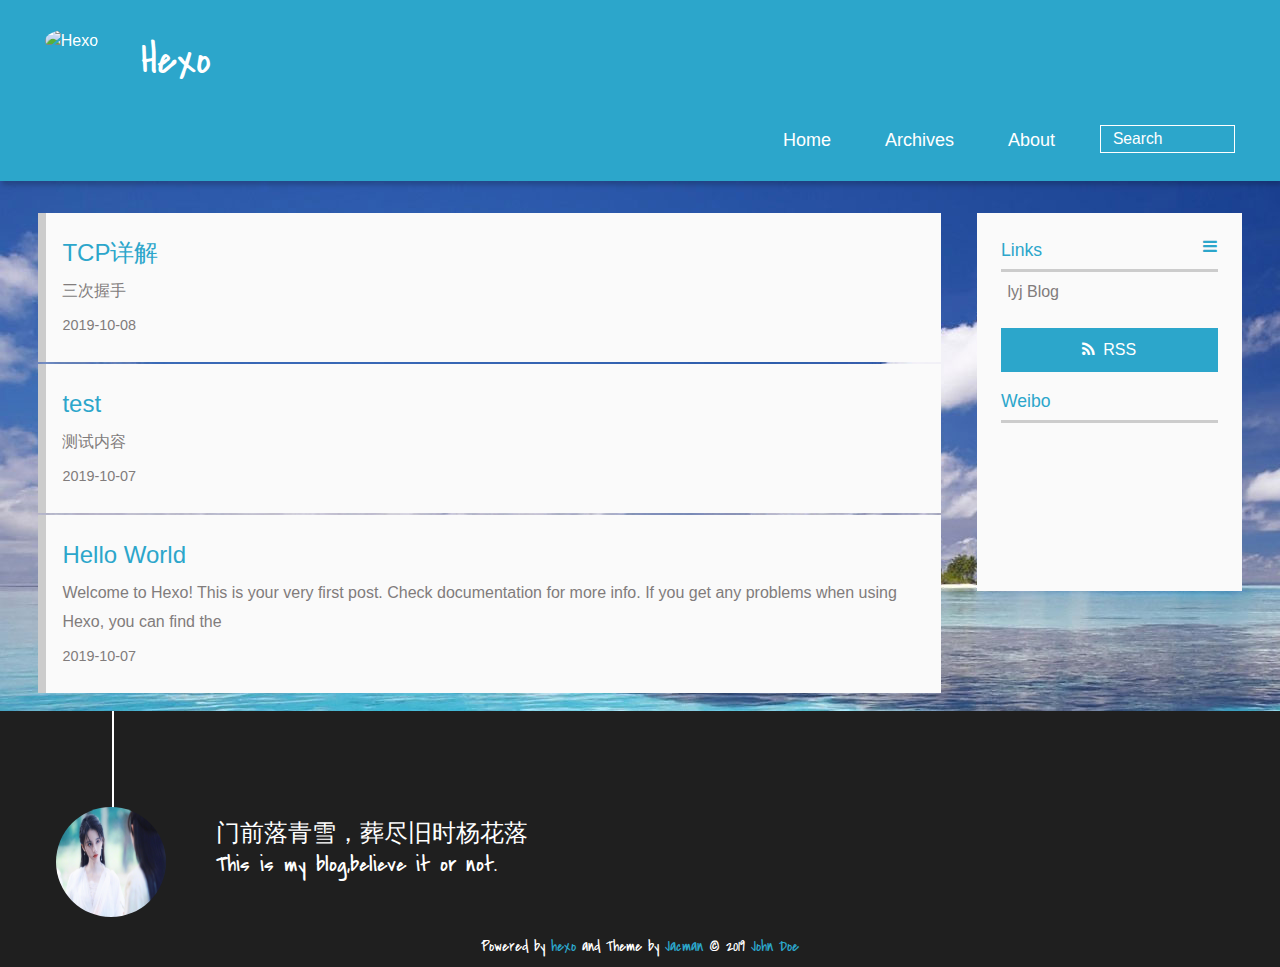
==== commit dea83a58: "Site updated: 2019-10-08 14:05:05" ====
--- a/index.html
+++ b/index.html
@@ -38,7 +38,7 @@
 <div>
 		
 			<div id="imglogo">
-				<a href="/"><img src="/img/man.jpg" alt="Hexo" title="Hexo"/></a>
+				<a href="/"><img src="/img/jjy.gif" alt="Hexo" title="Hexo"/></a>
 			</div>
 			
 			<div id="textlogo">
@@ -59,11 +59,10 @@
 					
 					<li>
  					
-					<form class="search" action="//google.com/search" method="get" accept-charset="utf-8">
-						<label>Search</label>
-						<input type="search" id="search" name="q" autocomplete="off" maxlength="20" placeholder="Search" />
-						<input type="hidden" name="q" value="site:xiaoliu007007.github.io">
-					</form>
+					    <form class="search" action="/search/index.html" method="get" accept-charset="utf-8">
+					         <label>Search</label>
+					    <input type="text" id="search" class="st-default-search-input" maxlength="20" placeholder="Search" />
+					    </form>
 					
 					</li>
 				</ul>
@@ -72,6 +71,26 @@
     </header>
     <div id="container">
       <div id="main">
+
+  
+<section class="post" itemscope itemprop="blogitem">
+  
+    <a href="/2019/10/08/TCP详解/" title="TCP详解" itemprop="url">
+  
+    <h1 itemprop="name">TCP详解</h1>
+    
+     
+       <p itemprop="description" >三次握手</p>
+      
+    
+    <time datetime="2019-10-08T06:00:15.000Z" itemprop="datePublished">2019-10-08</time>
+  </a>
+</section>
+
+
+
+
+
 
   
 <section class="post" itemscope itemprop="blogitem">
@@ -192,6 +211,16 @@
 		
 		
 		</p>
+
+		<script type="text/javascript">
+  (function(w,d,t,u,n,s,e){w['SwiftypeObject']=n;w[n]=w[n]||function(){
+  (w[n].q=w[n].q||[]).push(arguments);};s=d.createElement(t);
+  e=d.getElementsByTagName(t)[0];s.async=1;s.src=u;e.parentNode.insertBefore(s,e);
+  })(window,document,'script','//s.swiftypecdn.com/install/v2/st.js','_st');
+  
+  _st('install','qDDz8NxYLNPQ-9eqiuxu','2.0.0');
+</script>
+
 </div>
 </footer>
     <script src="/js/jquery-2.0.3.min.js"></script>
--- a/css/style.css
+++ b/css/style.css
@@ -119,6 +119,7 @@
 }
 body {
   background: #ddd;
+  background-image: url("/img/bg.jpg");
   font-family: "Helvetica Neue", "Helvetica", "Microsoft YaHei", "WenQuanYi Micro Hei", Arial, sans-serif;
   font-size: 100%;
   color: #817c7c;
@@ -433,6 +434,7 @@
 }
 #imglogo img {
   width: 4em;
+  border-radius: 100%;
 }
 @media only screen and (min-width: 768px) {
   #imglogo img {
@@ -869,6 +871,18 @@
 /* tags&categories layout */
 .all-list-box {
   min-height: 400px;
+}
+::selection {
+  background: #33a183;
+  color: #fff;
+}
+::-moz-selection {
+  background: #33a183;
+  color: #fff;
+}
+::-webkit-selection {
+  background: #33a183;
+  color: #fff;
 }
 .post,
 .page,
@@ -1935,7 +1949,7 @@
   width: 6.875em;
   height: 6.875em;
   margin: 0 auto;
-  background: no-repeat url("../img/lyj.jpg") left top;
+  background: no-repeat url("../img/logo_jjy.jpg") left top;
   -webkit-background-size: 6.875em 6.875em;
   -moz-background-size: 6.875em 6.875em;
   background-size: 6.875em 6.875em;
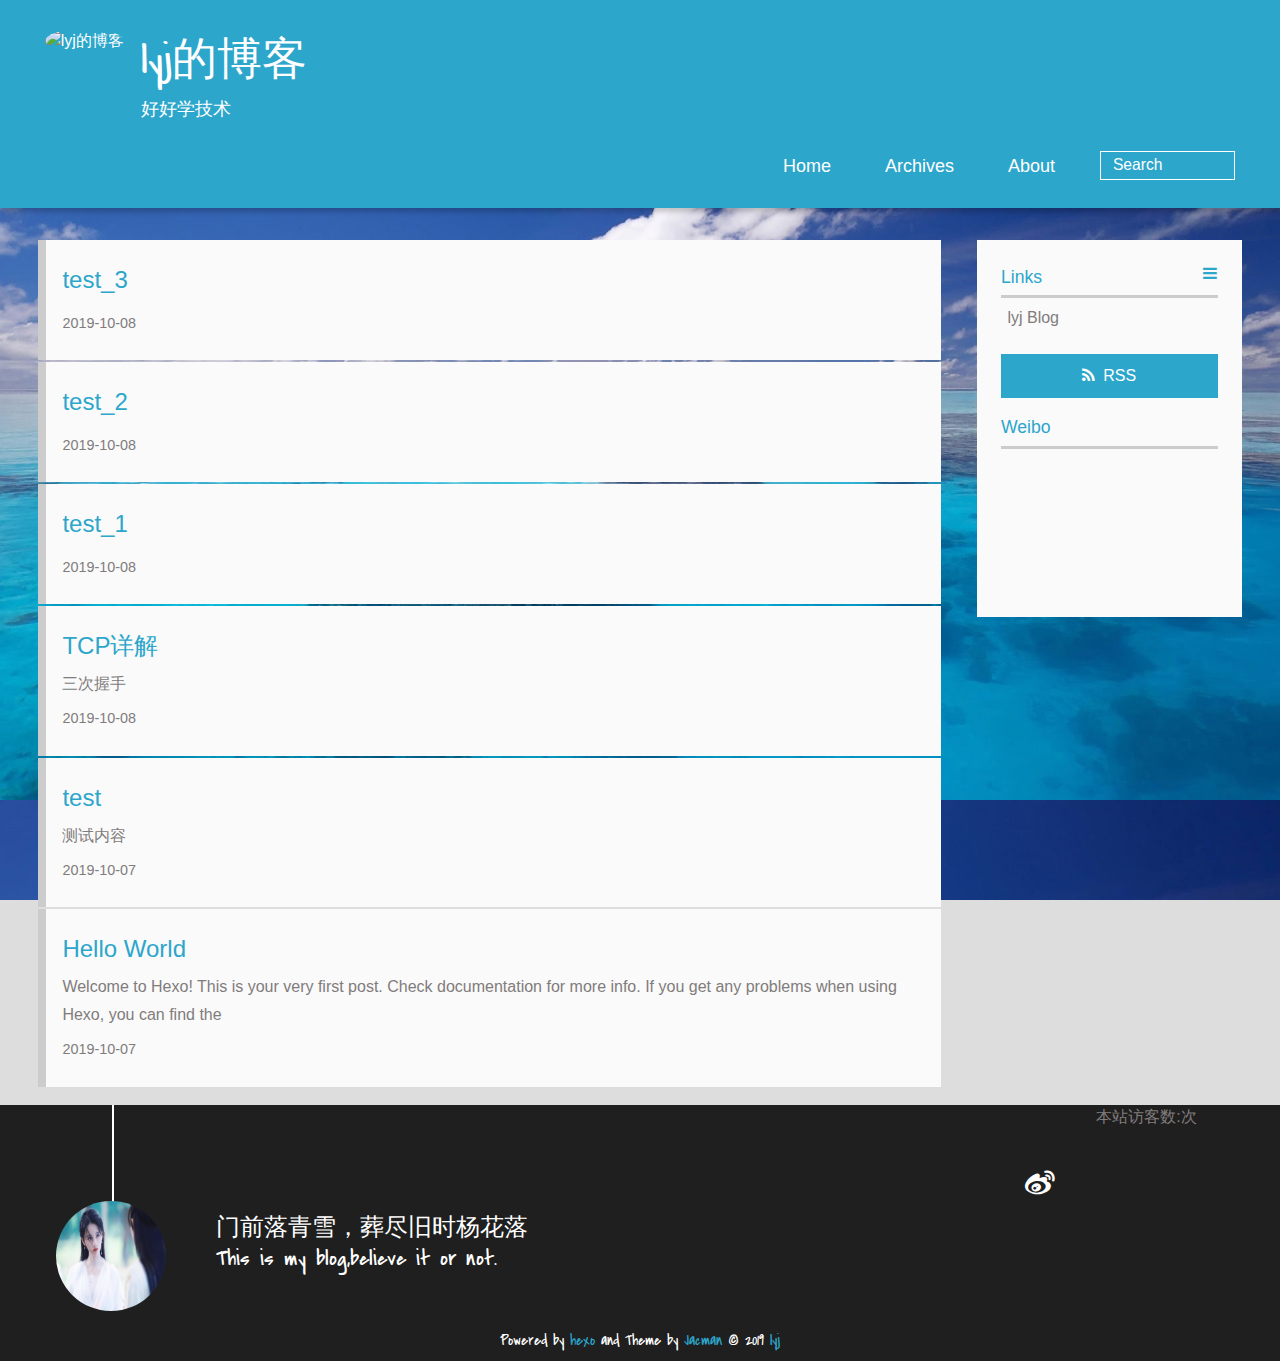
==== commit 80a7c223: "Site updated: 2019-10-08 16:13:19" ====
--- a/index.html
+++ b/index.html
@@ -4,23 +4,26 @@
 <head><meta name="generator" content="Hexo 3.9.0">
   <meta charset="UTF-8">
   
-    <title>Hexo</title>
+    <title>lyj的博客</title>
     <meta name="viewport" content="width=device-width, initial-scale=1,user-scalable=no">
     
-    <meta name="author" content="John Doe">
-    
-
-    
-    <meta property="og:type" content="website">
-<meta property="og:title" content="Hexo">
+    <meta name="author" content="lyj">
+    
+
+    
+    <meta name="description" content="Welcome!">
+<meta property="og:type" content="website">
+<meta property="og:title" content="lyj的博客">
 <meta property="og:url" content="http://xiaoliu007007.github.io/index.html">
-<meta property="og:site_name" content="Hexo">
+<meta property="og:site_name" content="lyj的博客">
+<meta property="og:description" content="Welcome!">
 <meta property="og:locale" content="en">
 <meta name="twitter:card" content="summary">
-<meta name="twitter:title" content="Hexo">
-
-    
-    <link rel="alternative" href="/atom.xml" title="Hexo" type="application/atom+xml">
+<meta name="twitter:title" content="lyj的博客">
+<meta name="twitter:description" content="Welcome!">
+
+    
+    <link rel="alternative" href="/atom.xml" title="lyj的博客" type="application/atom+xml">
     
     
     <link rel="icon" href="/img/favicon.ico">
@@ -38,12 +41,12 @@
 <div>
 		
 			<div id="imglogo">
-				<a href="/"><img src="/img/jjy.gif" alt="Hexo" title="Hexo"/></a>
+				<a href="/"><img src="/img/jjy.gif" alt="lyj的博客" title="lyj的博客"/></a>
 			</div>
 			
 			<div id="textlogo">
-				<h1 class="site-name"><a href="/" title="Hexo">Hexo</a></h1>
-				<h2 class="blog-motto"></h2>
+				<h1 class="site-name"><a href="/" title="lyj的博客">lyj的博客</a></h1>
+				<h2 class="blog-motto">好好学技术</h2>
 			</div>
 			<div class="navbar"><a class="navbutton navmobile" href="#" title="Menu">
 			</a></div>
@@ -75,6 +78,66 @@
   
 <section class="post" itemscope itemprop="blogitem">
   
+    <a href="/2019/10/08/test-3/" title="test_3" itemprop="url">
+  
+    <h1 itemprop="name">test_3</h1>
+    
+     
+           <p itemprop="description" ></p>
+        
+    
+    <time datetime="2019-10-08T07:51:46.000Z" itemprop="datePublished">2019-10-08</time>
+  </a>
+</section>
+
+
+
+
+
+
+  
+<section class="post" itemscope itemprop="blogitem">
+  
+    <a href="/2019/10/08/test-2/" title="test_2" itemprop="url">
+  
+    <h1 itemprop="name">test_2</h1>
+    
+     
+           <p itemprop="description" ></p>
+        
+    
+    <time datetime="2019-10-08T07:51:35.000Z" itemprop="datePublished">2019-10-08</time>
+  </a>
+</section>
+
+
+
+
+
+
+  
+<section class="post" itemscope itemprop="blogitem">
+  
+    <a href="/2019/10/08/test-1/" title="test_1" itemprop="url">
+  
+    <h1 itemprop="name">test_1</h1>
+    
+     
+           <p itemprop="description" ></p>
+        
+    
+    <time datetime="2019-10-08T07:51:28.000Z" itemprop="datePublished">2019-10-08</time>
+  </a>
+</section>
+
+
+
+
+
+
+  
+<section class="post" itemscope itemprop="blogitem">
+  
     <a href="/2019/10/08/TCP详解/" title="TCP详解" itemprop="url">
   
     <h1 itemprop="name">TCP详解</h1>
@@ -169,7 +232,7 @@
 
   <div class="weiboshow">
   <p class="asidetitle">Weibo</p>
-    <iframe width="100%" height="119" class="share_self"  frameborder="0" scrolling="no" src="http://widget.weibo.com/weiboshow/index.php?language=&width=0&height=119&fansRow=2&ptype=1&speed=0&skin=9&isTitle=1&noborder=1&isWeibo=0&isFans=0&uid=&verifier=b3593ceb&dpc=1"></iframe>
+    <iframe width="100%" height="119" class="share_self"  frameborder="0" scrolling="no" src="http://widget.weibo.com/weiboshow/index.php?language=&width=0&height=119&fansRow=2&ptype=1&speed=0&skin=9&isTitle=1&noborder=1&isWeibo=0&isFans=0&uid=3787530831&verifier=b3593ceb&dpc=1"></iframe>
 </div>
 
 
@@ -191,6 +254,8 @@
 	 
 	<div class="social-font" class="clearfix">
 		
+		<a href="http://weibo.com/3787530831" target="_blank" class="icon-weibo" title="微博"></a>
+		
 		
 		
 		
@@ -204,10 +269,18 @@
 			
 		
 
+        <script async src="https://dn-lbstatics.qbox.me/busuanzi/2.3/busuanzi.pure.mini.js"></script>
+<div class="powered-by">
+<i class="fa fa-user-md"></i><span id="busuanzi_container_site_pv">
+  本站访客数:<span id="busuanzi_value_site_pv"></span>次
+</span>
+</div>
+
+
 		<p class="copyright">
 		Powered by <a href="http://hexo.io" target="_blank" title="hexo">hexo</a> and Theme by <a href="https://github.com/wuchong/jacman" target="_blank" title="Jacman">Jacman</a> © 2019 
 		
-		<a href="/about" target="_blank" title="John Doe">John Doe</a>
+		<a href="/about" target="_blank" title="lyj">lyj</a>
 		
 		
 		</p>
@@ -323,6 +396,8 @@
 
 
 
+<script type="text/javascript">var cnzz_protocol = (("https:" == document.location.protocol) ? " https://" : " http://");document.write(unescape("%3Cspan id='cnzz_stat_icon_'%3E%3C/span%3E%3Cscript src='" + cnzz_protocol + "s23.cnzz.com/z_stat.php%3Fid%3D' type='text/javascript'%3E%3C/script%3E"));</script>
+
 <!-- Analytics End -->
 
 <!-- Totop Begin -->
@@ -346,3 +421,8 @@
 
   </body>
  </html>
+
+
+
+<script type="text/javascript"
+color="0,0,255" opacity='0.7' zIndex="-2" count="99" src="//cdn.bootcss.com/canvas-nest.js/1.0.0/canvas-nest.min.js"></script>
--- a/css/style.css
+++ b/css/style.css
@@ -120,6 +120,11 @@
 body {
   background: #ddd;
   background-image: url("/img/bg.jpg");
+  background-attachment: fixed;
+  background-repeat: repeat;
+  -webkit-background-size: contain;
+  -moz-background-size: contain;
+  background-size: contain;
   font-family: "Helvetica Neue", "Helvetica", "Microsoft YaHei", "WenQuanYi Micro Hei", Arial, sans-serif;
   font-size: 100%;
   color: #817c7c;
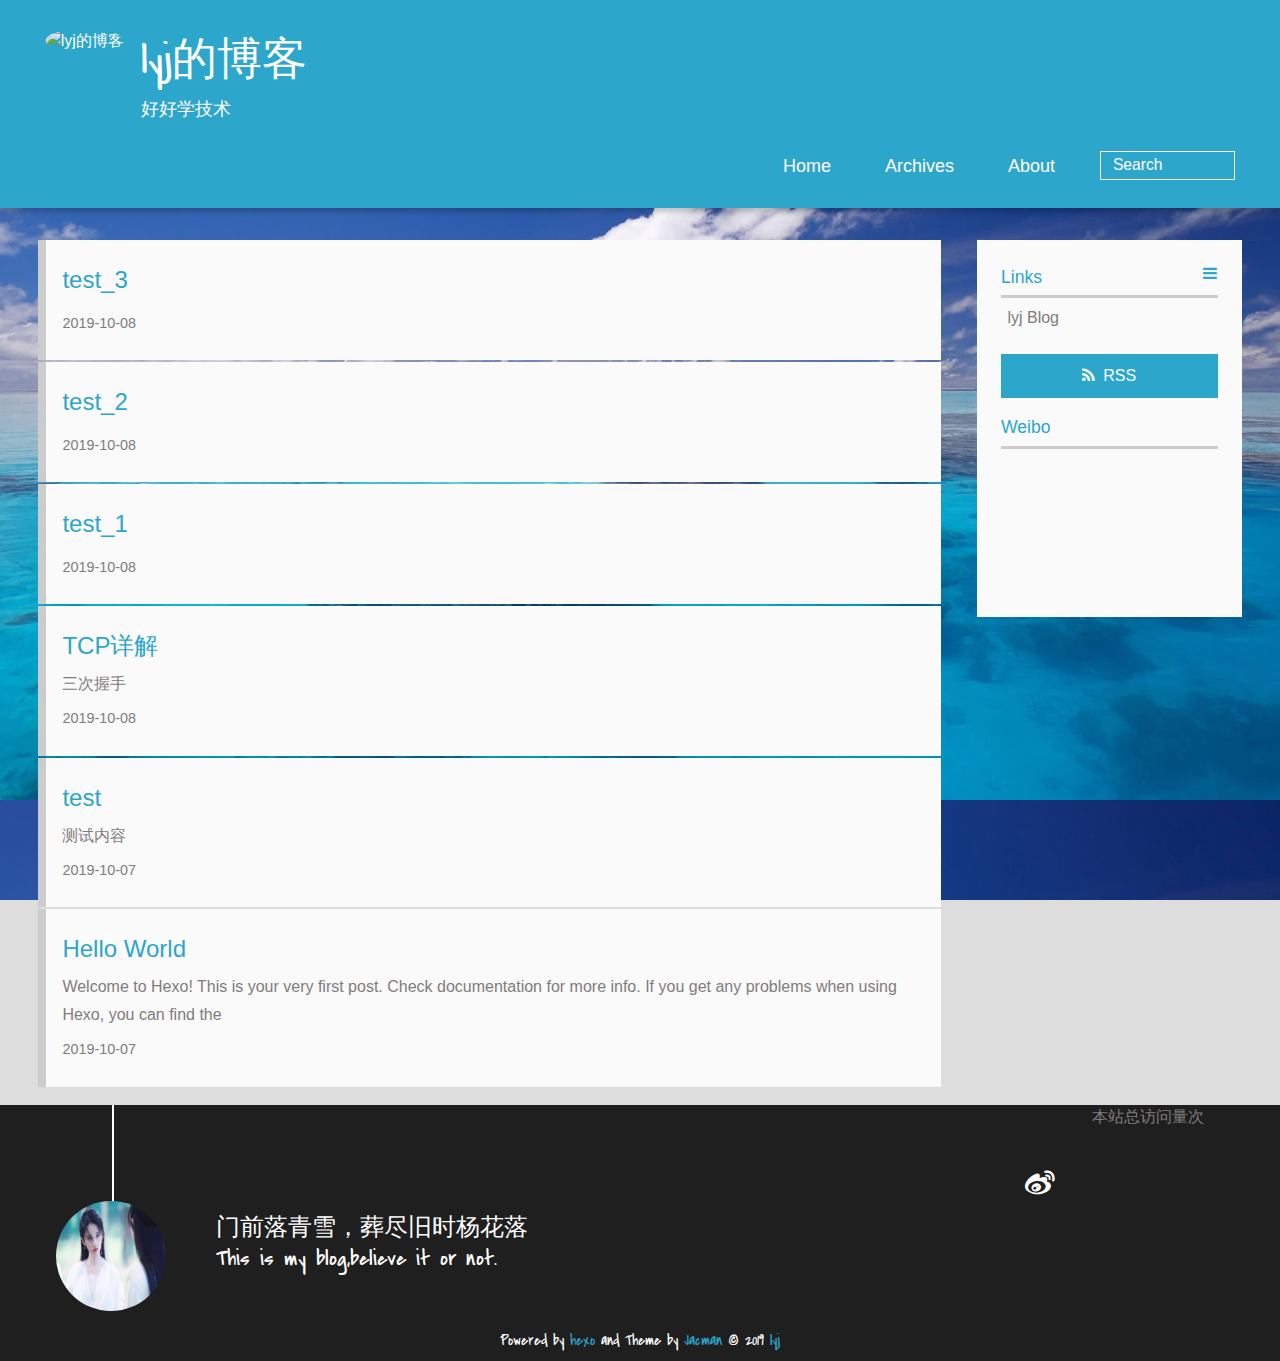
==== commit ca4b05b5: "Site updated: 2019-10-08 16:19:38" ====
--- a/index.html
+++ b/index.html
@@ -269,11 +269,9 @@
 			
 		
 
-        <script async src="https://dn-lbstatics.qbox.me/busuanzi/2.3/busuanzi.pure.mini.js"></script>
+        <script async src="https://busuanzi.ibruce.info/busuanzi/2.3/busuanzi.pure.mini.js"></script>
 <div class="powered-by">
-<i class="fa fa-user-md"></i><span id="busuanzi_container_site_pv">
-  本站访客数:<span id="busuanzi_value_site_pv"></span>次
-</span>
+本站总访问量<span id="busuanzi_value_site_pv"></span>次
 </div>
 
 
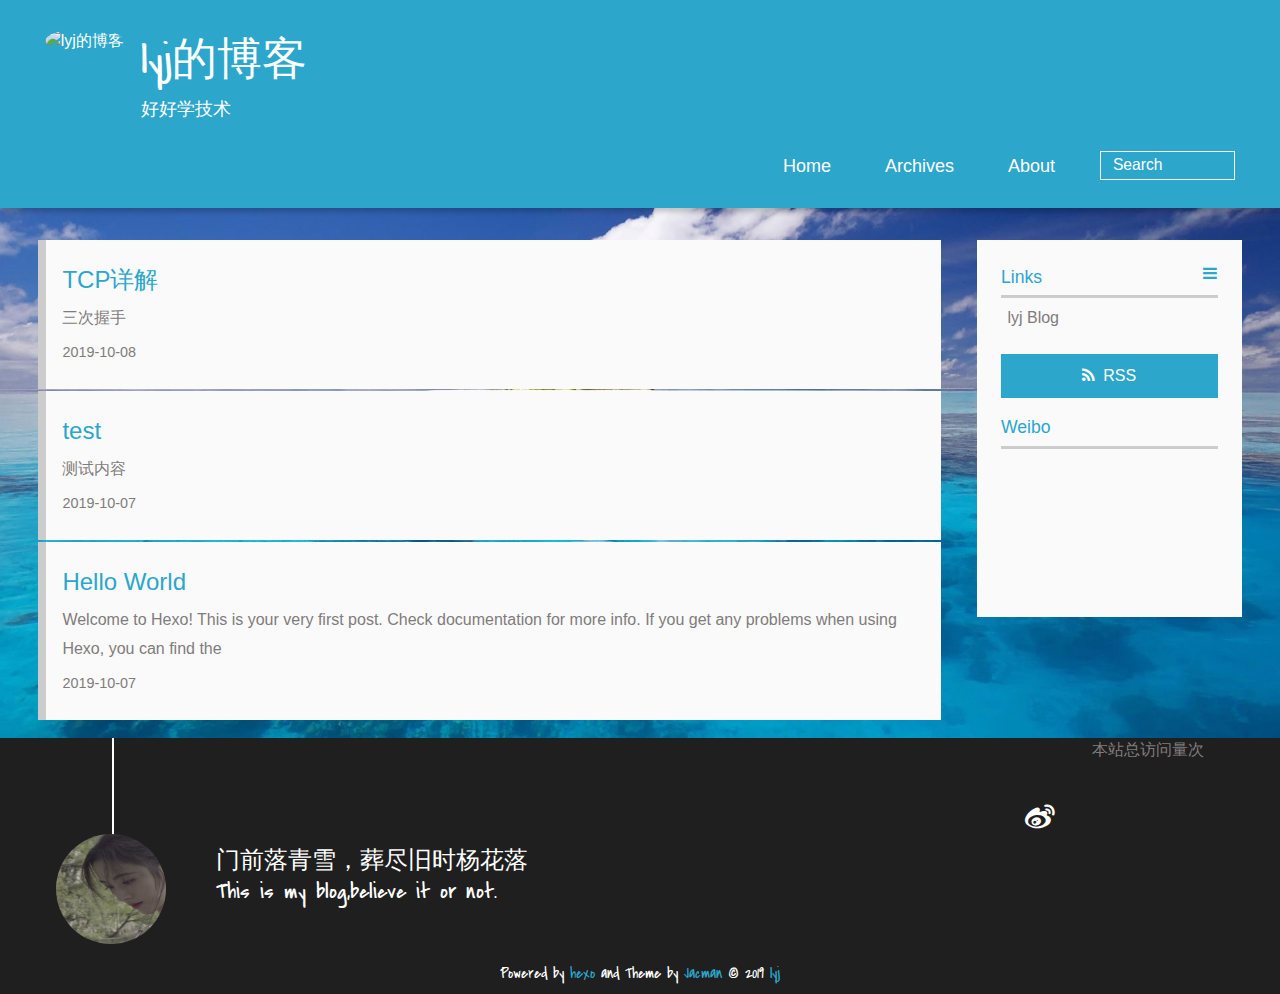
==== commit 4a620183: "Site updated: 2019-10-08 18:11:40" ====
--- a/index.html
+++ b/index.html
@@ -78,66 +78,6 @@
   
 <section class="post" itemscope itemprop="blogitem">
   
-    <a href="/2019/10/08/test-3/" title="test_3" itemprop="url">
-  
-    <h1 itemprop="name">test_3</h1>
-    
-     
-           <p itemprop="description" ></p>
-        
-    
-    <time datetime="2019-10-08T07:51:46.000Z" itemprop="datePublished">2019-10-08</time>
-  </a>
-</section>
-
-
-
-
-
-
-  
-<section class="post" itemscope itemprop="blogitem">
-  
-    <a href="/2019/10/08/test-2/" title="test_2" itemprop="url">
-  
-    <h1 itemprop="name">test_2</h1>
-    
-     
-           <p itemprop="description" ></p>
-        
-    
-    <time datetime="2019-10-08T07:51:35.000Z" itemprop="datePublished">2019-10-08</time>
-  </a>
-</section>
-
-
-
-
-
-
-  
-<section class="post" itemscope itemprop="blogitem">
-  
-    <a href="/2019/10/08/test-1/" title="test_1" itemprop="url">
-  
-    <h1 itemprop="name">test_1</h1>
-    
-     
-           <p itemprop="description" ></p>
-        
-    
-    <time datetime="2019-10-08T07:51:28.000Z" itemprop="datePublished">2019-10-08</time>
-  </a>
-</section>
-
-
-
-
-
-
-  
-<section class="post" itemscope itemprop="blogitem">
-  
     <a href="/2019/10/08/TCP详解/" title="TCP详解" itemprop="url">
   
     <h1 itemprop="name">TCP详解</h1>
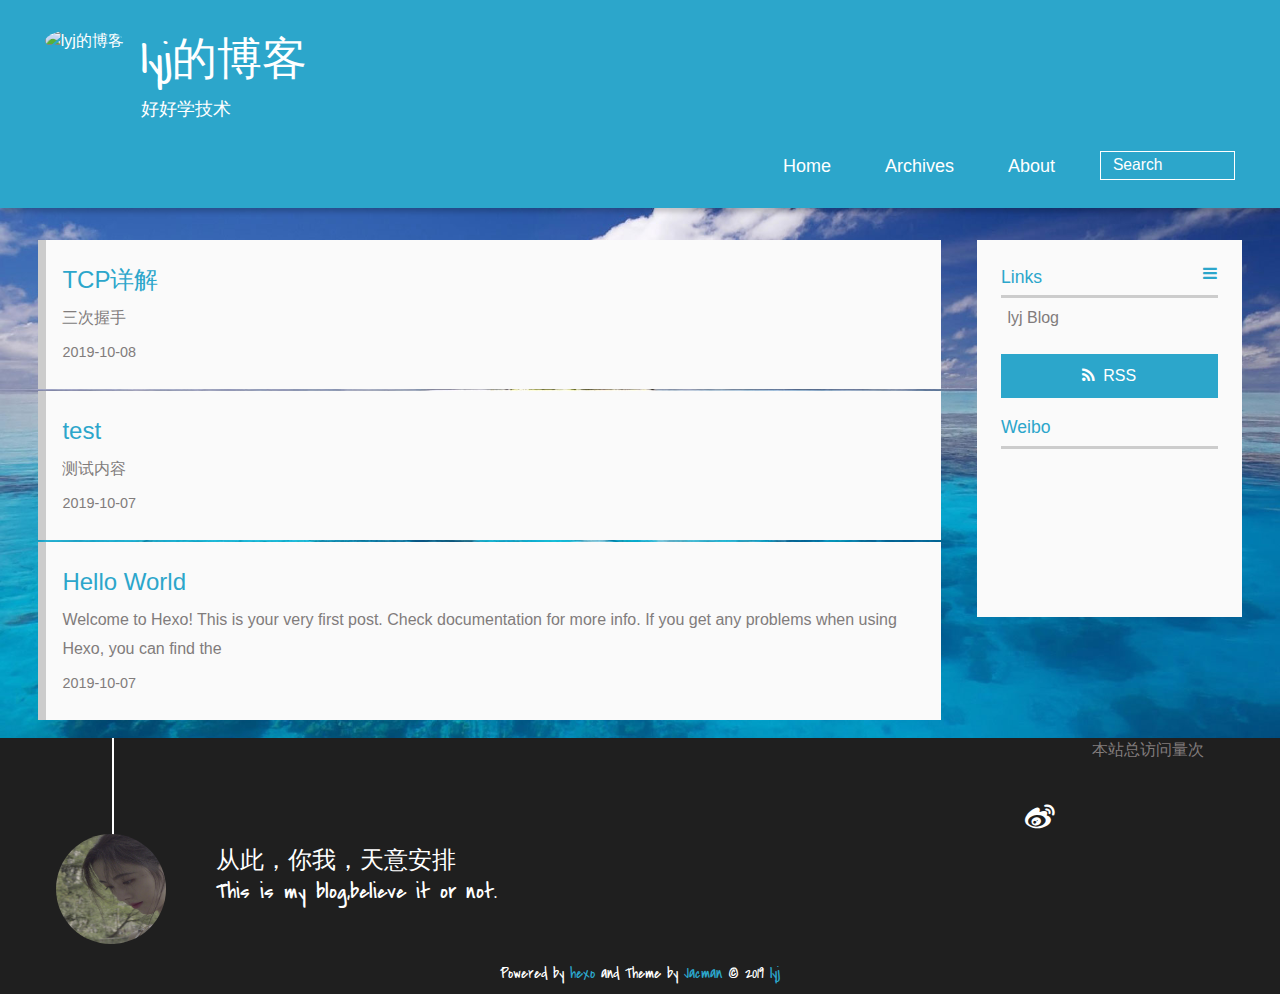
==== commit 23d6c6a3: "Site updated: 2019-10-12 15:53:38" ====
--- a/index.html
+++ b/index.html
@@ -188,7 +188,7 @@
 	
 	
 	<section class="info">
-		<p> 门前落青雪，葬尽旧时杨花落 <br/>
+		<p> 从此，你我，天意安排 <br/>
 			This is my blog,believe it or not.</p>
 	</section>
 	 
